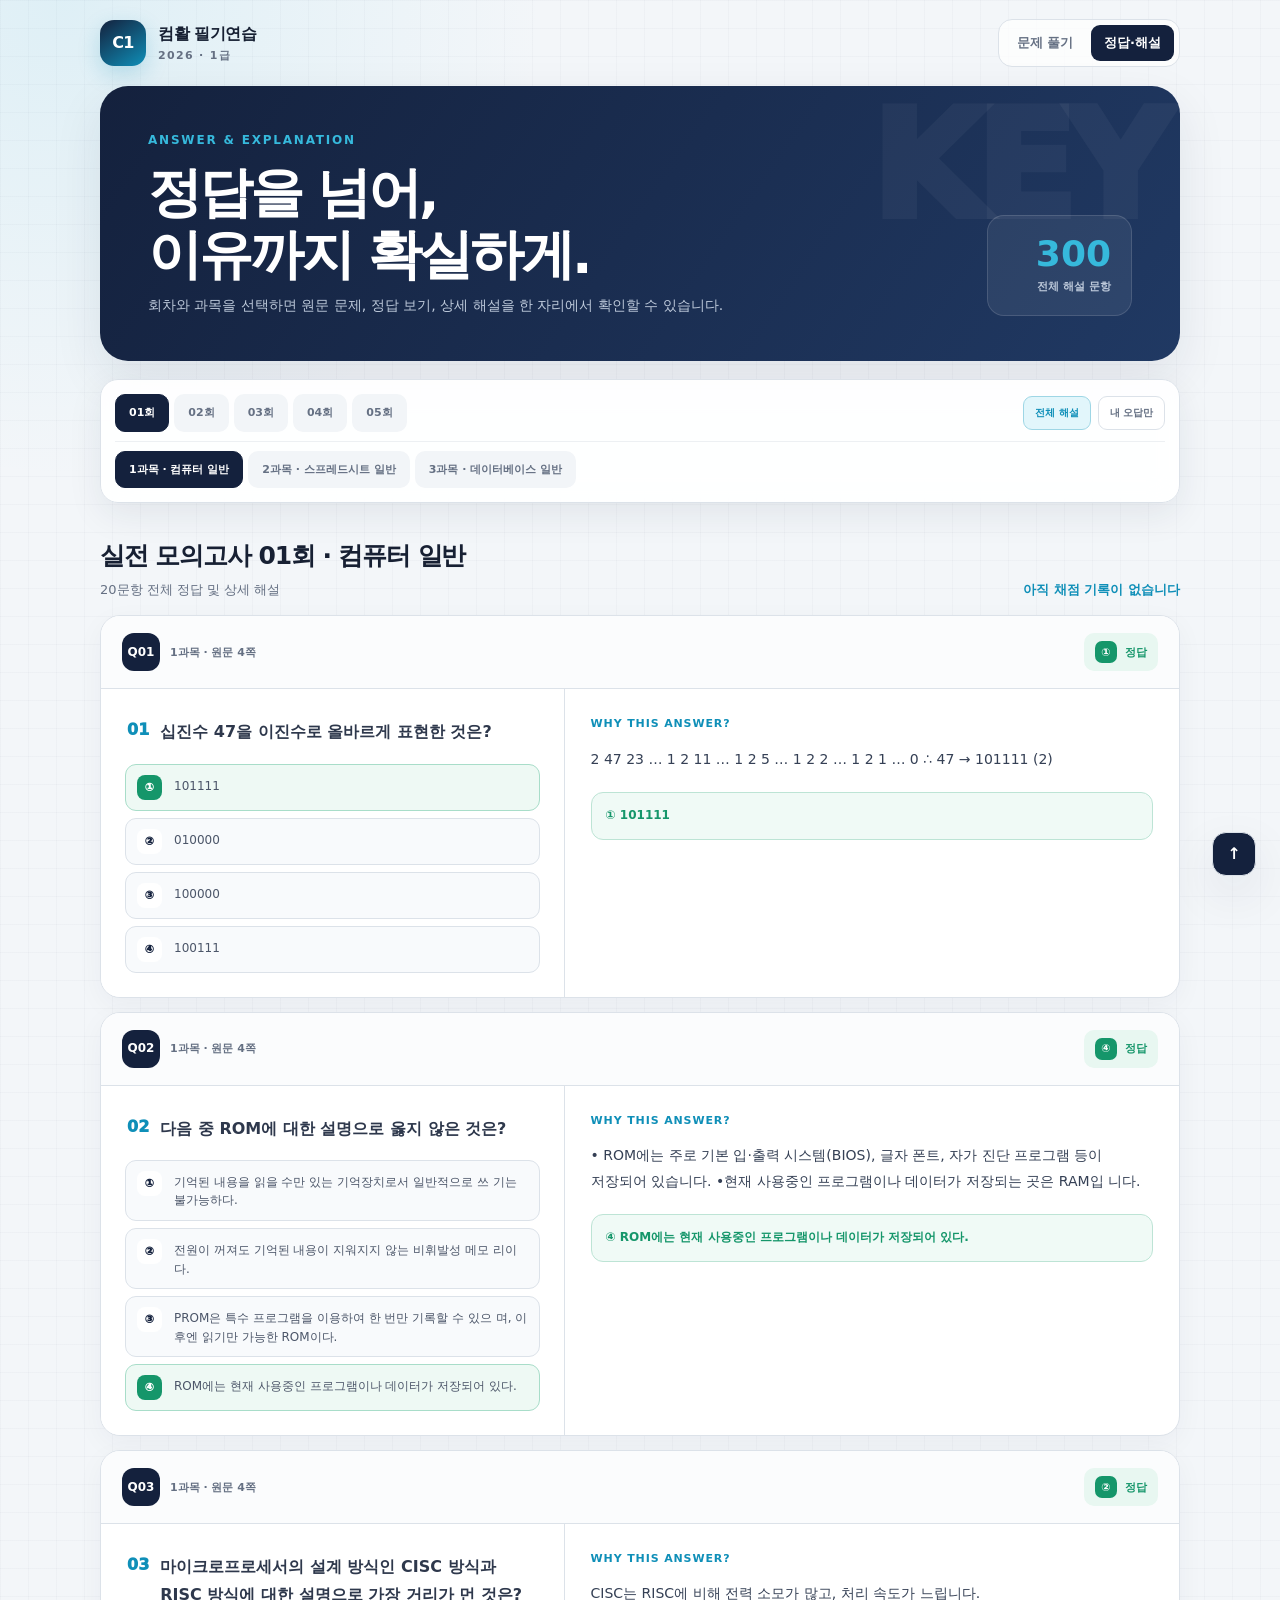
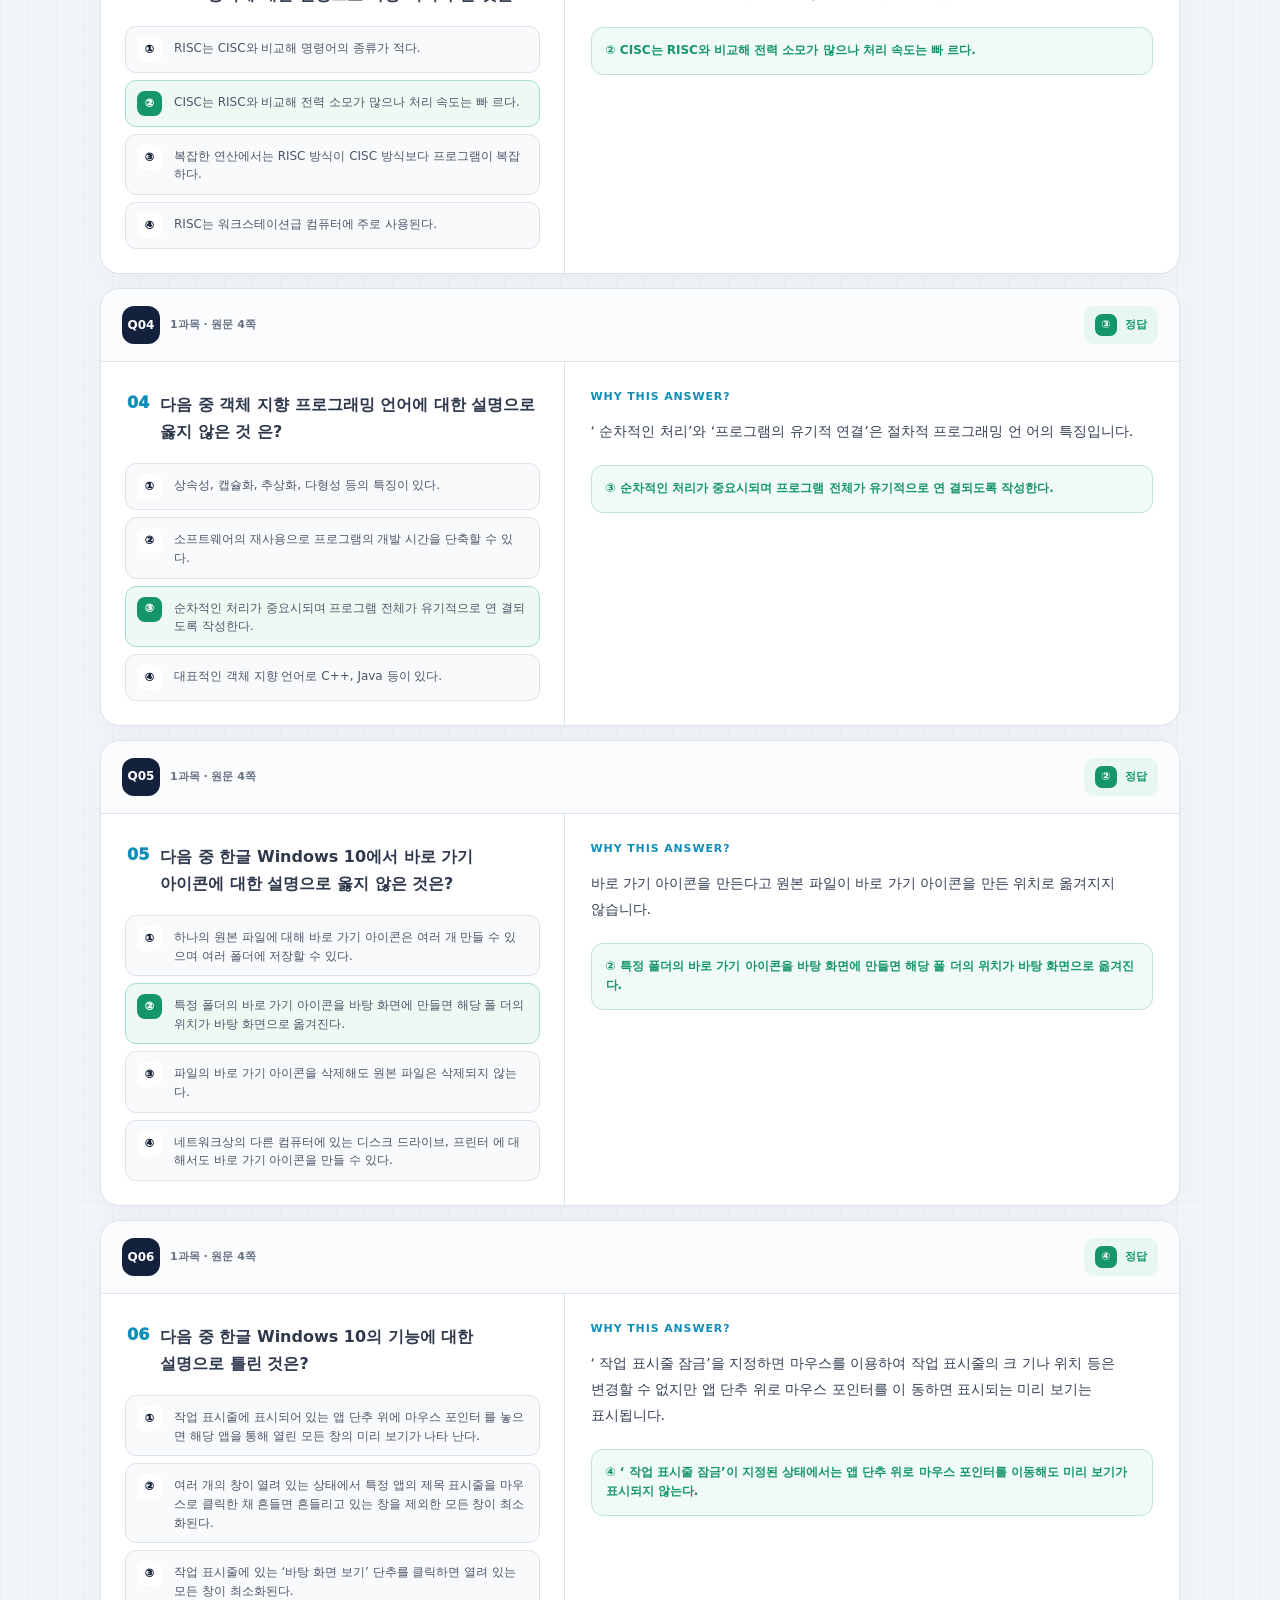
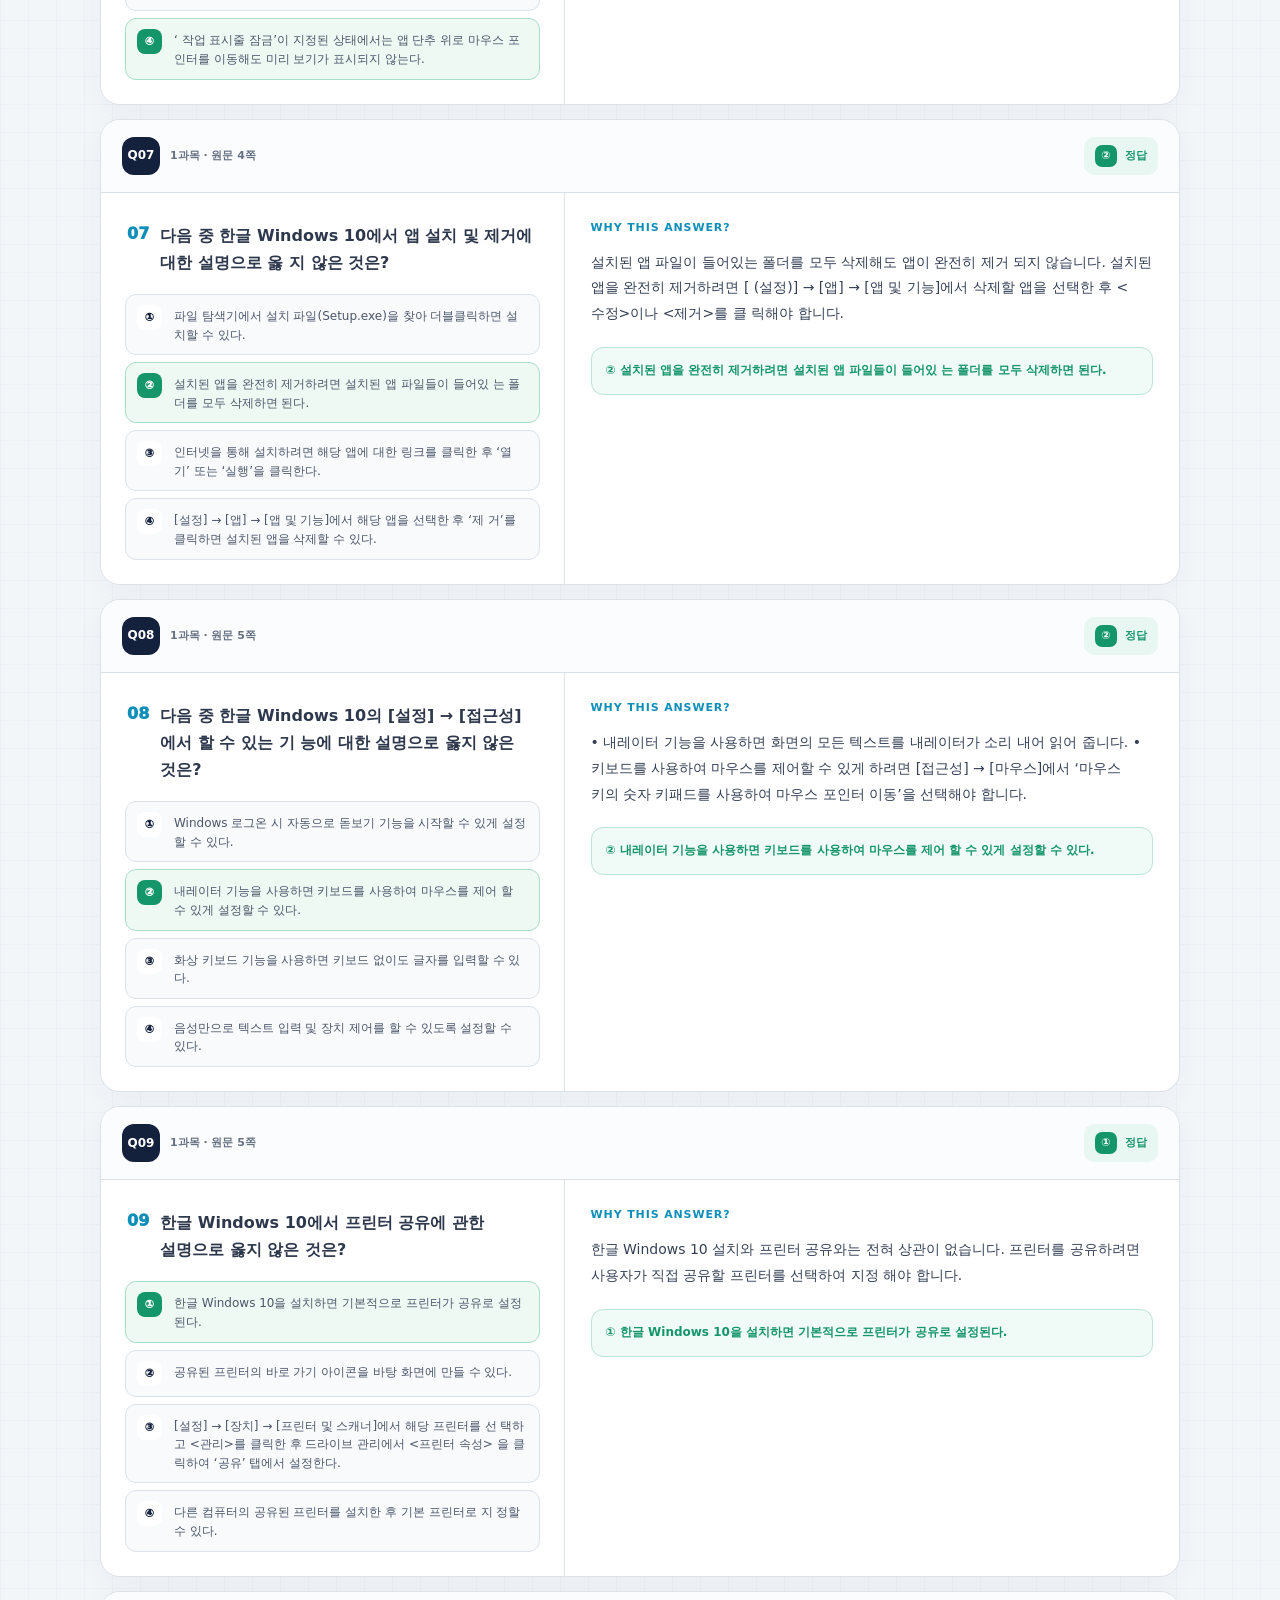
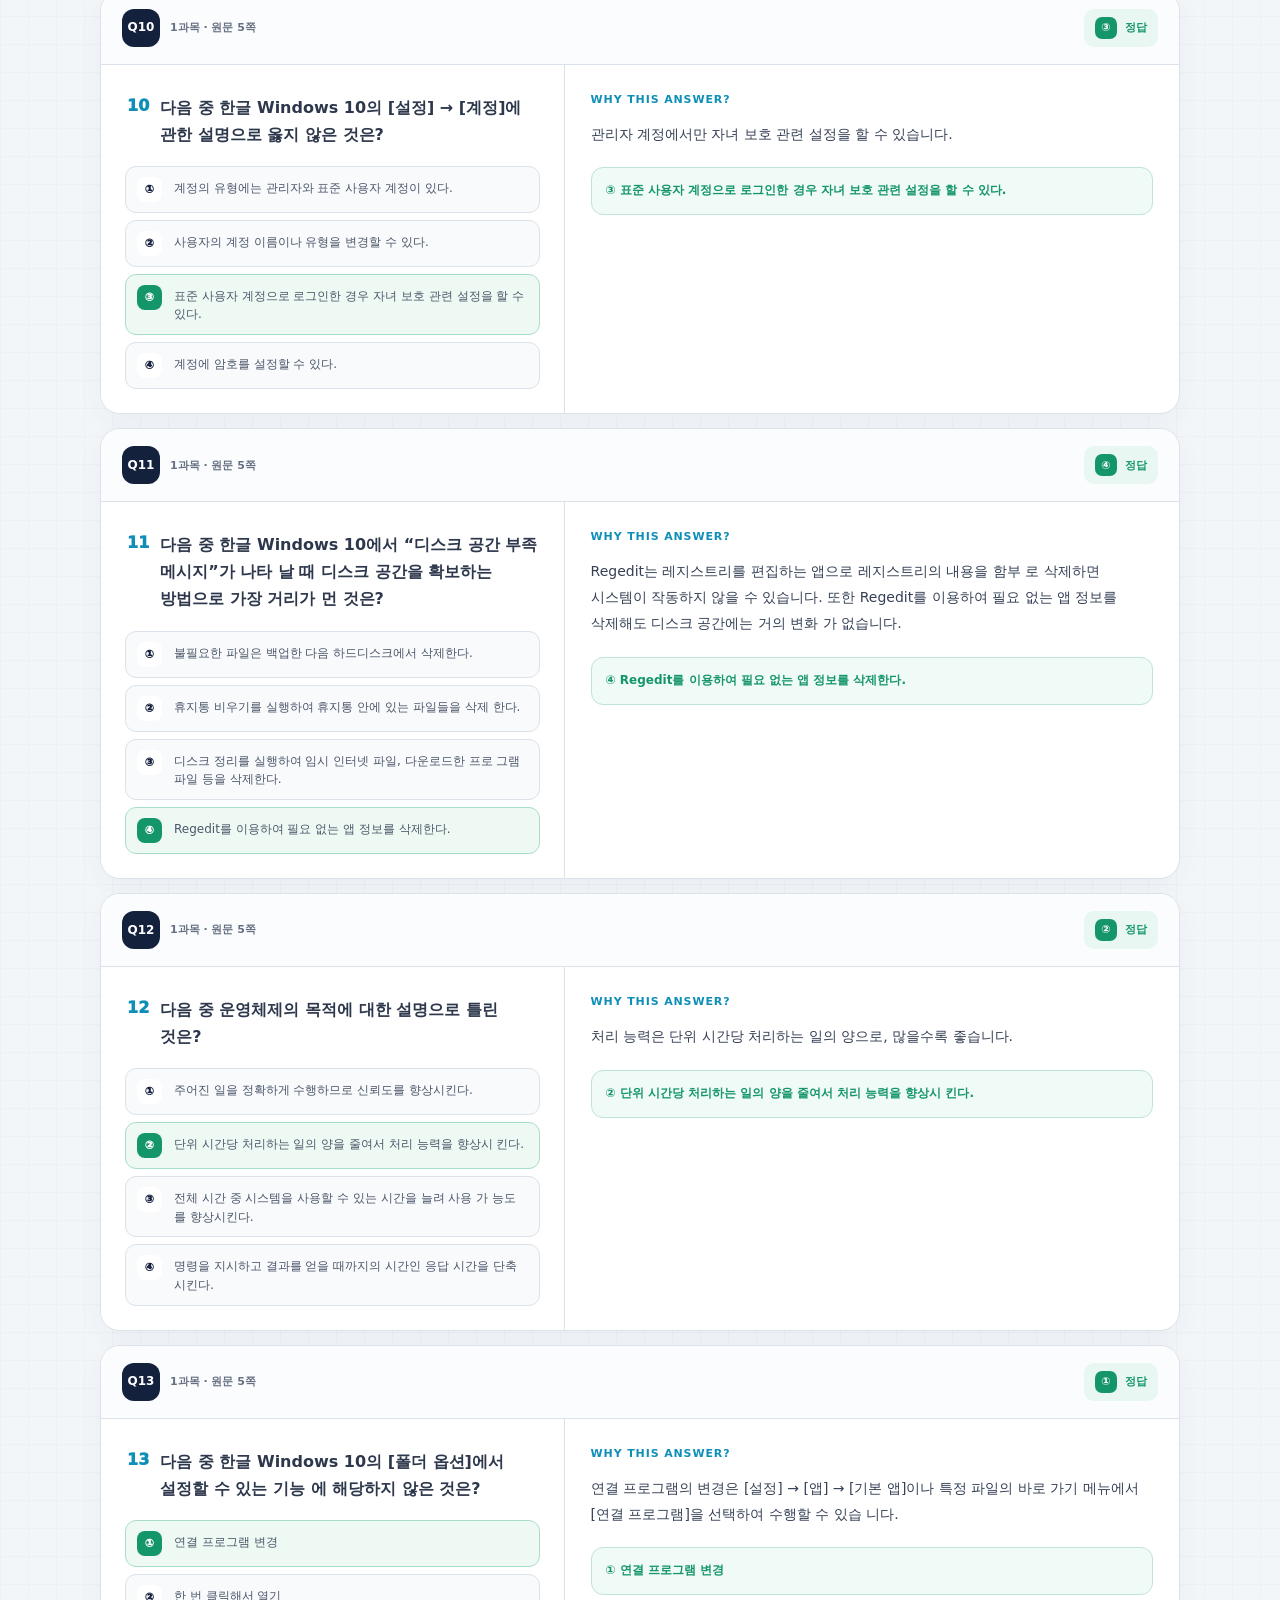
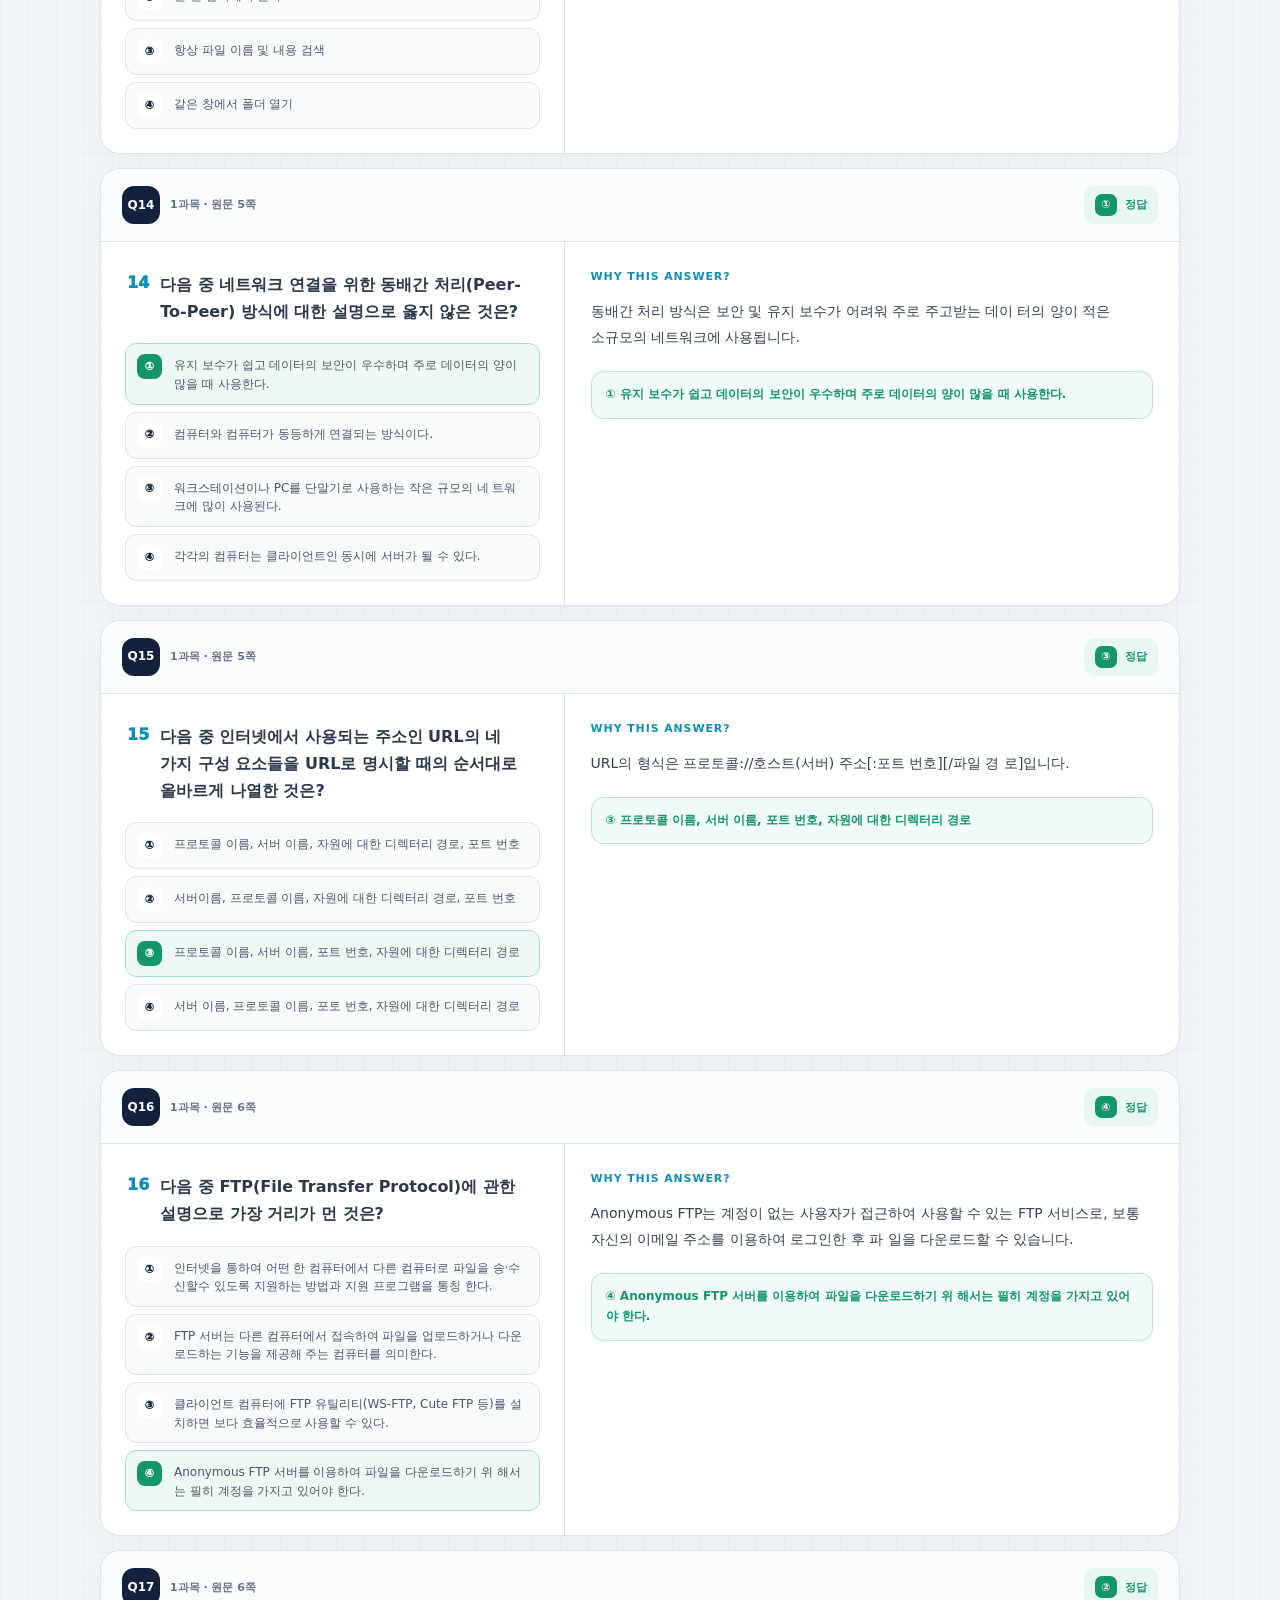
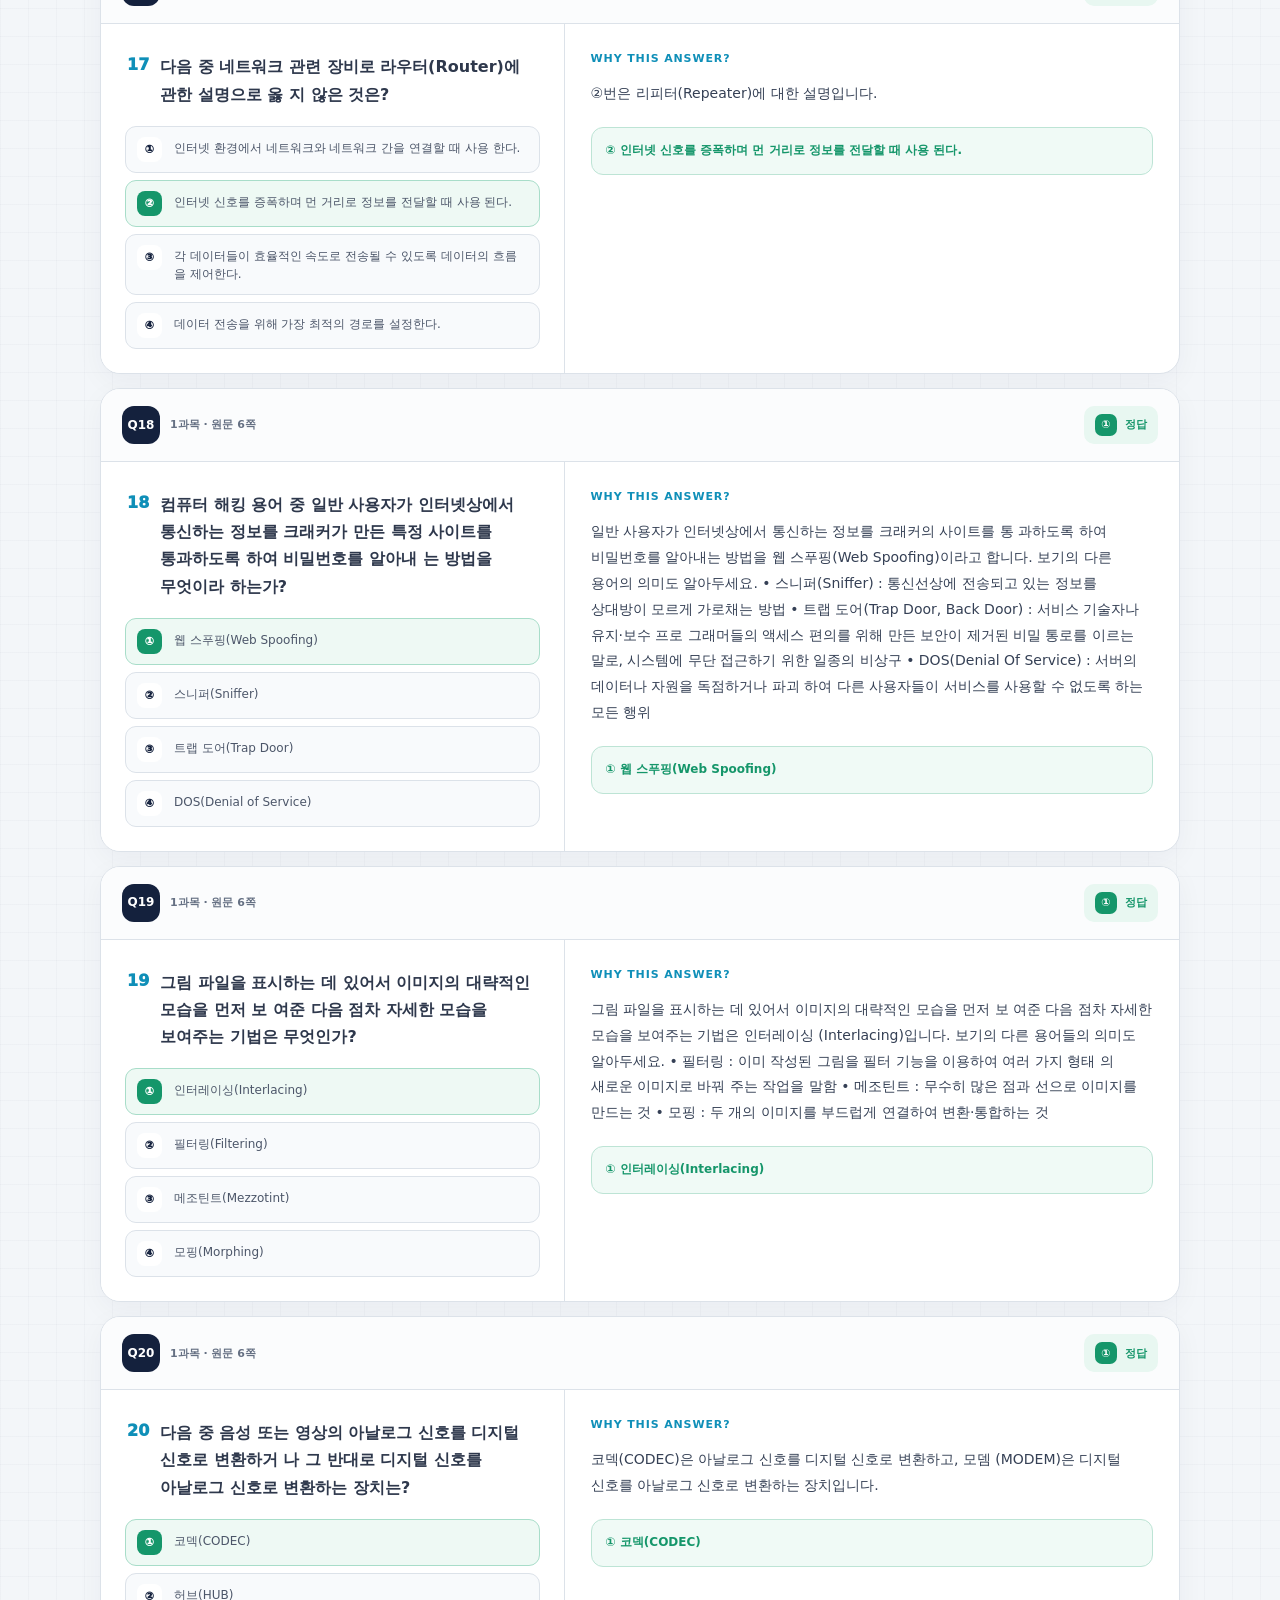
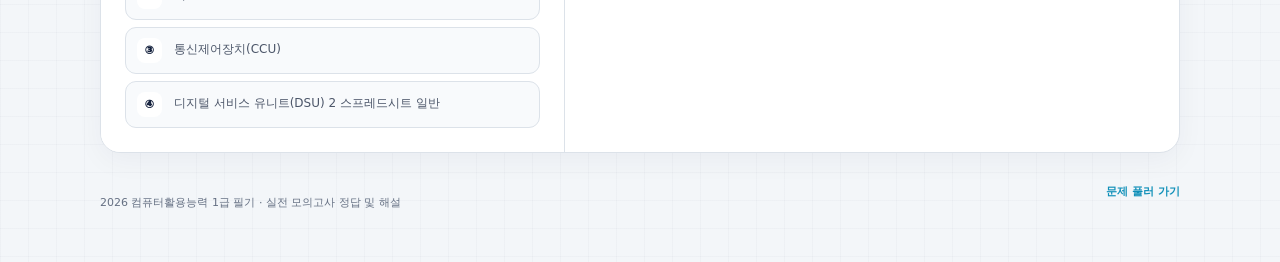
==== seojang/index.html @ 5ed86066 "Initial commit: 컴활 1급 필기 연습 사이트" ====
<!doctype html>
<html lang="ko">
<head>
  <meta charset="utf-8">
  <meta name="viewport" content="width=device-width, initial-scale=1">
  <meta name="theme-color" content="#14213d">
  <meta name="description" content="2026 컴퓨터활용능력 1급 필기 실전 모의고사 정답 및 상세 해설">
  <title>컴활 1급 필기 정답·해설</title>
  <link rel="stylesheet" href="../styles.css">
  <link rel="stylesheet" href="styles.css">
  <script src="../exam-data.js" defer></script>
  <script src="app.js" defer></script>
</head>
<body>
  <a class="skip-link" href="#main">본문으로 바로가기</a>
  <div class="site-shell solution-shell">
    <header class="site-header">
      <a class="brand" href="../" aria-label="컴활 1급 필기 실전연습 홈">
        <span class="brand-mark">C1</span>
        <span class="brand-copy"><strong>컴활 필기연습</strong><small>2026 · 1급</small></span>
      </a>
      <nav class="header-nav" aria-label="주요 메뉴">
        <a class="nav-link" href="../">문제 풀기</a>
        <a class="nav-link active" href="./">정답·해설</a>
      </nav>
    </header>

    <main id="main" tabindex="-1">
      <div id="solution-app" aria-live="polite">
        <section class="loading-state"><span class="loading-dot"></span><p>정답과 해설을 준비하고 있습니다.</p></section>
      </div>
    </main>

    <footer class="site-footer">
      <p>2026 컴퓨터활용능력 1급 필기 · 실전 모의고사 정답 및 해설</p>
      <a href="../">문제 풀러 가기</a>
    </footer>
  </div>
</body>
</html>
---- styles.css ----
:root {
  --navy: #14213d;
  --navy-2: #1c2d52;
  --blue: #0f8fb8;
  --blue-2: #36b9dc;
  --cyan-soft: #e2f6fb;
  --orange: #ff7a45;
  --green: #15966a;
  --red: #d74a55;
  --ink: #172033;
  --muted: #657083;
  --line: #dce2e9;
  --paper: #ffffff;
  --canvas: #f3f6f9;
  --shadow: 0 18px 50px rgba(20, 33, 61, .09);
  --radius: 22px;
}

* { box-sizing: border-box; }

html { scroll-behavior: smooth; }

body {
  margin: 0;
  min-width: 320px;
  min-height: 100vh;
  color: var(--ink);
  background:
    radial-gradient(circle at 5% 0%, rgba(54, 185, 220, .11), transparent 30rem),
    linear-gradient(rgba(20, 33, 61, .025) 1px, transparent 1px),
    linear-gradient(90deg, rgba(20, 33, 61, .025) 1px, transparent 1px),
    var(--canvas);
  background-size: auto, 28px 28px, 28px 28px, auto;
  font-family: Pretendard, "Noto Sans KR", "Apple SD Gothic Neo", system-ui, sans-serif;
  line-height: 1.55;
}

button, input, select { font: inherit; }
button, a { -webkit-tap-highlight-color: transparent; }
button { color: inherit; }
a { color: inherit; }

.skip-link {
  position: fixed;
  top: 10px;
  left: 10px;
  z-index: 1000;
  transform: translateY(-160%);
  padding: 10px 14px;
  border-radius: 10px;
  color: white;
  background: var(--navy);
}
.skip-link:focus { transform: translateY(0); }

.site-shell { width: min(1180px, calc(100% - 40px)); margin: 0 auto; }

.site-header {
  min-height: 86px;
  display: flex;
  align-items: center;
  justify-content: space-between;
  gap: 20px;
}

.brand { display: inline-flex; align-items: center; gap: 12px; text-decoration: none; }
.brand-mark {
  display: grid;
  width: 46px;
  height: 46px;
  place-items: center;
  border-radius: 14px;
  color: white;
  background: linear-gradient(145deg, var(--navy), var(--blue));
  box-shadow: 0 8px 22px rgba(15, 143, 184, .22);
  font-weight: 900;
  letter-spacing: -.04em;
}
.brand-copy { display: grid; }
.brand-copy strong { font-size: 16px; letter-spacing: -.03em; }
.brand-copy small { color: var(--muted); font-size: 11px; font-weight: 800; letter-spacing: .12em; }

.header-nav { display: flex; align-items: center; gap: 5px; padding: 5px; border: 1px solid var(--line); border-radius: 14px; background: rgba(255,255,255,.76); }
.nav-link { padding: 8px 13px; border-radius: 9px; color: var(--muted); font-size: 13px; font-weight: 800; text-decoration: none; }
.nav-link:hover, .nav-link.active { color: white; background: var(--navy); }

main { min-height: calc(100vh - 170px); }
.loading-state { min-height: 65vh; display: grid; place-content: center; justify-items: center; color: var(--muted); }
.loading-dot { width: 32px; height: 32px; border: 4px solid var(--line); border-top-color: var(--blue); border-radius: 50%; animation: spin .8s linear infinite; }
@keyframes spin { to { transform: rotate(360deg); } }

.hero {
  position: relative;
  overflow: hidden;
  display: grid;
  grid-template-columns: minmax(0, 1.45fr) minmax(260px, .55fr);
  gap: 46px;
  padding: 58px;
  border-radius: 30px;
  color: white;
  background: var(--navy);
  box-shadow: var(--shadow);
}
.hero::before {
  content: "60";
  position: absolute;
  right: -20px;
  bottom: -104px;
  color: rgba(255,255,255,.045);
  font-size: 300px;
  font-weight: 950;
  line-height: 1;
  letter-spacing: -.12em;
}
.hero::after {
  content: "";
  position: absolute;
  inset: 0;
  pointer-events: none;
  background: linear-gradient(115deg, transparent 42%, rgba(54,185,220,.13));
}
.hero-copy, .hero-stats { position: relative; z-index: 1; }
.eyebrow { margin: 0 0 12px; color: var(--blue-2); font-size: 12px; font-weight: 900; letter-spacing: .15em; text-transform: uppercase; }
.hero h1 { max-width: 720px; margin: 0; font-size: clamp(34px, 5vw, 62px); line-height: 1.13; letter-spacing: -.055em; }
.hero h1 span { color: var(--blue-2); }
.hero-description { max-width: 620px; margin: 20px 0 0; color: #bec9dc; font-size: 16px; }
.hero-stats { align-self: end; display: grid; grid-template-columns: 1fr 1fr; gap: 10px; }
.hero-stat { padding: 20px; border: 1px solid rgba(255,255,255,.12); border-radius: 17px; background: rgba(255,255,255,.07); backdrop-filter: blur(8px); }
.hero-stat strong { display: block; color: white; font-size: 31px; line-height: 1; letter-spacing: -.04em; }
.hero-stat span { display: block; margin-top: 8px; color: #aebcd1; font-size: 12px; font-weight: 700; }
.hero-rule { grid-column: 1 / -1; display: flex; gap: 10px; align-items: center; padding: 14px 16px; border-radius: 13px; color: #c7d6e8; background: rgba(0,0,0,.15); font-size: 12px; }
.rule-icon { display: grid; width: 28px; height: 28px; flex: 0 0 auto; place-items: center; border-radius: 9px; color: var(--navy); background: var(--blue-2); font-weight: 950; }

.section-block { margin-top: 42px; }
.section-heading { display: flex; justify-content: space-between; gap: 20px; align-items: end; margin-bottom: 18px; }
.section-heading h2 { margin: 0; font-size: 24px; letter-spacing: -.04em; }
.section-heading p { margin: 5px 0 0; color: var(--muted); font-size: 14px; }
.completion-summary { flex: 0 0 auto; color: var(--muted); font-size: 13px; font-weight: 800; }

.round-grid { display: grid; grid-template-columns: repeat(5, 1fr); gap: 14px; }
.round-card {
  position: relative;
  overflow: hidden;
  min-height: 225px;
  padding: 22px;
  border: 1px solid var(--line);
  border-radius: var(--radius);
  text-align: left;
  background: var(--paper);
  box-shadow: 0 8px 28px rgba(20,33,61,.045);
  cursor: pointer;
  transition: transform .2s ease, border-color .2s ease, box-shadow .2s ease;
}
.round-card:hover { transform: translateY(-5px); border-color: #a9dce9; box-shadow: var(--shadow); }
.round-card:focus-visible { outline: 3px solid rgba(15,143,184,.35); outline-offset: 3px; }
.round-index { color: var(--blue); font-size: 11px; font-weight: 950; letter-spacing: .15em; }
.round-number { display: block; margin-top: 18px; font-size: 48px; font-weight: 950; line-height: .95; letter-spacing: -.08em; }
.round-number small { font-size: 18px; letter-spacing: -.04em; }
.round-meta { display: block; margin-top: 12px; color: var(--muted); font-size: 12px; font-weight: 700; }
.round-progress { height: 6px; margin: 20px 0 10px; overflow: hidden; border-radius: 99px; background: #edf1f5; }
.round-progress span { display: block; height: 100%; border-radius: inherit; background: linear-gradient(90deg, var(--blue), var(--blue-2)); }
.round-state { display: flex; justify-content: space-between; align-items: center; color: var(--muted); font-size: 11px; font-weight: 800; }
.round-arrow { display: grid; width: 30px; height: 30px; place-items: center; border-radius: 10px; color: white; background: var(--navy); font-size: 16px; }
.round-watermark { position: absolute; right: -10px; top: -30px; color: rgba(15,143,184,.05); font-size: 125px; font-weight: 950; line-height: 1; }
.ox-bank-banner { display: grid; grid-template-columns: minmax(0,1.3fr) minmax(280px,.7fr); gap: 36px; align-items: center; margin-top: 38px; padding: 38px 42px; border-radius: 26px; color: white; background: linear-gradient(125deg, #203963, var(--navy)); box-shadow: var(--shadow); }
.ox-bank-kicker { color: var(--blue-2); font-size: 10px; font-weight: 950; letter-spacing: .15em; }
.ox-bank-copy h2 { margin: 8px 0 9px; font-size: clamp(25px, 3.5vw, 38px); line-height: 1.25; letter-spacing: -.045em; }
.ox-bank-copy p { margin: 0; color: #b9c7da; font-size: 12px; }
.ox-bank-stats { display: grid; gap: 7px; }
.ox-bank-stats > span { display: flex; align-items: center; gap: 9px; padding: 9px 12px; border: 1px solid rgba(255,255,255,.1); border-radius: 10px; color: #c3cee0; background: rgba(255,255,255,.06); font-size: 10px; font-weight: 800; }
.ox-bank-stats strong { color: var(--blue-2); font-size: 16px; }
.ox-bank-stats a { display: flex; justify-content: space-between; margin-top: 4px; padding: 12px 14px; border-radius: 11px; color: var(--navy); background: var(--blue-2); font-size: 12px; font-weight: 950; text-decoration: none; }

.back-button { display: inline-flex; align-items: center; gap: 8px; margin: 12px 0 22px; padding: 9px 12px; border: 0; border-radius: 10px; color: var(--muted); background: transparent; font-weight: 800; cursor: pointer; }
.back-button:hover { color: var(--navy); background: white; }

.round-hero { display: flex; justify-content: space-between; gap: 30px; align-items: end; padding: 35px 38px; border-radius: 25px; color: white; background: linear-gradient(125deg, var(--navy), #203963); box-shadow: var(--shadow); }
.round-hero h1 { margin: 3px 0 7px; font-size: clamp(30px, 4vw, 46px); letter-spacing: -.05em; }
.round-hero p { margin: 0; color: #bdc9da; }
.round-chip { flex: 0 0 auto; padding: 10px 14px; border: 1px solid rgba(255,255,255,.14); border-radius: 99px; color: #c9d5e6; background: rgba(255,255,255,.07); font-size: 12px; font-weight: 800; }

.subject-grid { display: grid; grid-template-columns: repeat(3, 1fr); gap: 18px; margin-top: 22px; }
.subject-card { position: relative; overflow: hidden; min-height: 280px; padding: 28px; border: 1px solid var(--line); border-radius: 23px; background: white; box-shadow: 0 10px 35px rgba(20,33,61,.05); }
.subject-card::after { content: attr(data-number); position: absolute; right: -7px; bottom: -38px; color: rgba(20,33,61,.045); font-size: 170px; font-weight: 950; line-height: 1; }
.subject-top { position: relative; z-index: 1; display: flex; justify-content: space-between; align-items: center; }
.subject-label { display: inline-flex; padding: 6px 10px; border-radius: 9px; color: var(--subject-color); background: var(--subject-soft); font-size: 11px; font-weight: 950; }
.subject-status { color: var(--muted); font-size: 11px; font-weight: 800; }
.subject-card h2 { position: relative; z-index: 1; margin: 38px 0 8px; font-size: 24px; letter-spacing: -.045em; }
.subject-card p { position: relative; z-index: 1; margin: 0; color: var(--muted); font-size: 13px; }
.subject-score { position: relative; z-index: 1; margin-top: 20px; color: var(--subject-color); font-size: 26px; font-weight: 950; }
.subject-action { position: absolute; z-index: 2; left: 28px; right: 28px; bottom: 27px; display: flex; justify-content: space-between; align-items: center; width: calc(100% - 56px); padding: 13px 16px; border: 0; border-radius: 13px; color: white; background: var(--navy); font-size: 13px; font-weight: 900; cursor: pointer; transition: transform .18s ease, background .18s ease; }
.subject-action:hover { transform: translateY(-2px); background: var(--subject-color); }

.exam-layout { display: grid; grid-template-columns: 230px minmax(0, 1fr); gap: 22px; align-items: start; }
.exam-sidebar { position: sticky; top: 18px; padding: 20px; border: 1px solid var(--line); border-radius: 20px; background: white; box-shadow: 0 8px 28px rgba(20,33,61,.05); }
.exam-kicker { color: var(--blue); font-size: 10px; font-weight: 950; letter-spacing: .12em; }
.exam-sidebar h1 { margin: 5px 0 3px; font-size: 18px; letter-spacing: -.04em; }
.exam-sidebar-sub { color: var(--muted); font-size: 11px; }
.timer { display: flex; align-items: center; justify-content: space-between; margin: 20px 0 14px; padding: 12px; border-radius: 12px; color: white; background: var(--navy); }
.timer span { color: #b6c3d8; font-size: 10px; font-weight: 800; }
.timer strong { font-variant-numeric: tabular-nums; letter-spacing: .04em; }
.timer.expired { background: var(--red); }
.question-map { display: grid; grid-template-columns: repeat(5, 1fr); gap: 6px; margin-top: 14px; }
.map-button { aspect-ratio: 1; border: 1px solid var(--line); border-radius: 9px; color: var(--muted); background: #f7f9fb; font-size: 11px; font-weight: 900; cursor: pointer; }
.map-button.answered { color: white; border-color: var(--blue); background: var(--blue); }
.map-button.current { outline: 3px solid rgba(15,143,184,.2); outline-offset: 2px; }
.map-button.correct { color: white; border-color: var(--green); background: var(--green); }
.map-button.wrong { color: white; border-color: var(--red); background: var(--red); }
.sidebar-progress { margin-top: 15px; }
.sidebar-progress-line { display: flex; justify-content: space-between; color: var(--muted); font-size: 10px; font-weight: 800; }
.mini-progress { height: 5px; margin-top: 7px; overflow: hidden; border-radius: 99px; background: #edf1f5; }
.mini-progress span { display: block; height: 100%; border-radius: inherit; background: var(--blue); }
.sidebar-link { display: block; margin-top: 16px; color: var(--blue); font-size: 11px; font-weight: 900; text-align: center; text-decoration: none; }

.exam-main { min-width: 0; }
.exam-toolbar { display: flex; justify-content: space-between; gap: 16px; align-items: center; margin-bottom: 12px; }
.breadcrumb { color: var(--muted); font-size: 12px; font-weight: 800; }
.breadcrumb strong { color: var(--navy); }
.toolbar-button { padding: 9px 12px; border: 1px solid var(--line); border-radius: 10px; color: var(--muted); background: white; font-size: 11px; font-weight: 900; cursor: pointer; }
.toolbar-button:hover { color: var(--navy); border-color: #b9c4d2; }

.question-card { overflow: hidden; border: 1px solid var(--line); border-radius: 23px; background: white; box-shadow: var(--shadow); }
.question-card-head { display: flex; justify-content: space-between; gap: 20px; align-items: center; padding: 22px 26px; border-bottom: 1px solid var(--line); }
.question-count { display: flex; align-items: baseline; gap: 7px; }
.question-count strong { color: var(--navy); font-size: 25px; letter-spacing: -.05em; }
.question-count span { color: var(--muted); font-size: 12px; font-weight: 800; }
.question-topic { padding: 6px 9px; border-radius: 8px; color: var(--blue); background: var(--cyan-soft); font-size: 10px; font-weight: 900; }
.question-source { margin: 0; padding: 25px 28px 12px; overflow-x: auto; text-align: center; background: #fff; }
.question-source img { display: block; width: 100%; height: auto; margin: 0 auto; object-fit: contain; }
.question-source figcaption { margin-top: 10px; color: #8791a2; font-size: 10px; }
.question-text-source { padding: 42px 34px; background: linear-gradient(180deg, #fff, #fbfdff); }
.question-text-source.has-visual { padding-bottom: 24px; }
.question-text-source.has-visual + .question-source { padding-top: 8px; }
.question-text-source h2 { display: flex; gap: 15px; align-items: flex-start; max-width: 820px; margin: 0; color: #202a3d; font-size: clamp(18px, 2.3vw, 25px); line-height: 1.72; letter-spacing: -.025em; word-break: keep-all; }
.question-original-number { flex: 0 0 auto; color: var(--blue); font-size: .92em; font-weight: 950; letter-spacing: -.04em; }
.image-fallback { padding: 30px; font-size: 18px; font-weight: 800; text-align: left; white-space: pre-line; }
.choice-panel { padding: 18px 26px 26px; border-top: 1px solid #eef1f4; }
.choice-guide { margin: 0 0 10px; color: var(--muted); font-size: 11px; font-weight: 800; }
.choices { display: grid; gap: 8px; }
.choice-button { display: grid; grid-template-columns: 36px minmax(0, 1fr); gap: 12px; align-items: start; width: 100%; padding: 12px 14px; border: 1px solid var(--line); border-radius: 13px; text-align: left; background: #f8fafc; cursor: pointer; transition: border-color .16s ease, background .16s ease, transform .16s ease; }
.choice-button:hover:not(:disabled) { transform: translateX(3px); border-color: var(--blue); background: var(--cyan-soft); }
.choice-button.selected { border-color: var(--blue); background: var(--cyan-soft); box-shadow: inset 3px 0 var(--blue); }
.choice-button.correct { border-color: var(--green); background: #e8f7f1; box-shadow: inset 3px 0 var(--green); }
.choice-button.wrong { border-color: var(--red); background: #fff0f1; box-shadow: inset 3px 0 var(--red); }
.choice-button:disabled { cursor: default; opacity: 1; }
.choice-index { display: grid; width: 30px; height: 30px; place-items: center; border-radius: 9px; color: var(--navy); background: white; font-size: 12px; font-weight: 950; box-shadow: 0 2px 7px rgba(20,33,61,.08); }
.choice-text { padding-top: 4px; color: #374156; font-size: 13px; line-height: 1.55; word-break: keep-all; }
.choices.compact { grid-template-columns: repeat(4, 1fr); }
.choices.compact .choice-button { display: grid; min-height: 68px; grid-template-columns: 1fr; place-items: center; padding: 10px; text-align: center; }
.choices.compact .choice-button:hover:not(:disabled) { transform: translateY(-2px); }
.choices.compact .choice-index { width: 42px; height: 42px; font-size: 16px; }
.review-note { display: flex; justify-content: space-between; gap: 12px; align-items: center; margin-top: 14px; padding: 12px 14px; border-radius: 12px; color: var(--muted); background: #f4f6f8; font-size: 11px; font-weight: 800; }
.review-note a { color: var(--blue); text-decoration: none; }

.exam-actions { display: grid; grid-template-columns: 1fr minmax(190px, 1.5fr) 1fr; gap: 10px; margin-top: 13px; }
.action-button { min-height: 50px; padding: 12px 16px; border: 1px solid var(--line); border-radius: 13px; background: white; font-size: 13px; font-weight: 900; cursor: pointer; }
.action-button:hover:not(:disabled) { border-color: var(--blue); color: var(--blue); }
.action-button:disabled { cursor: default; opacity: .38; }
.action-primary { color: white; border-color: var(--navy); background: var(--navy); }
.action-primary:hover:not(:disabled) { color: white; border-color: var(--blue); background: var(--blue); }
.action-submit { color: white; border-color: var(--orange); background: var(--orange); }

dialog { width: min(430px, calc(100% - 32px)); padding: 0; border: 0; border-radius: 22px; color: var(--ink); background: white; box-shadow: 0 30px 90px rgba(20,33,61,.3); }
dialog::backdrop { background: rgba(11,19,35,.62); backdrop-filter: blur(3px); }
.dialog-body { padding: 30px; }
.dialog-icon { display: grid; width: 46px; height: 46px; place-items: center; border-radius: 14px; color: white; background: var(--orange); font-weight: 950; }
.dialog-body h2 { margin: 18px 0 7px; font-size: 22px; letter-spacing: -.04em; }
.dialog-body p { margin: 0; color: var(--muted); font-size: 13px; }
.dialog-actions { display: grid; grid-template-columns: 1fr 1fr; gap: 9px; margin-top: 24px; }

.result-hero { display: grid; grid-template-columns: 260px minmax(0, 1fr); gap: 38px; align-items: center; padding: 40px; border-radius: 26px; color: white; background: var(--navy); box-shadow: var(--shadow); }
.score-ring { --score: 0; display: grid; width: 210px; height: 210px; place-items: center; border-radius: 50%; background: conic-gradient(var(--blue-2) calc(var(--score) * 1%), rgba(255,255,255,.1) 0); }
.score-ring::before { content: ""; grid-area: 1 / 1; width: 164px; height: 164px; border-radius: 50%; background: var(--navy); }
.score-value { z-index: 1; grid-area: 1 / 1; text-align: center; }
.score-value strong { display: block; font-size: 58px; line-height: 1; letter-spacing: -.07em; }
.score-value span { color: #aebbd0; font-size: 11px; font-weight: 800; }
.result-copy .eyebrow { margin-bottom: 6px; }
.result-copy h1 { margin: 0; font-size: clamp(30px, 4vw, 48px); letter-spacing: -.055em; }
.result-copy > p { margin: 10px 0 0; color: #bcc8da; }
.result-badges { display: flex; gap: 8px; flex-wrap: wrap; margin-top: 20px; }
.result-badge { padding: 8px 12px; border: 1px solid rgba(255,255,255,.13); border-radius: 99px; color: #d0d9e7; background: rgba(255,255,255,.06); font-size: 11px; font-weight: 850; }
.result-badge.pass { color: #b8f3dc; background: rgba(21,150,106,.2); }
.result-badge.fail { color: #ffd0d3; background: rgba(215,74,85,.2); }
.result-actions { display: flex; gap: 9px; flex-wrap: wrap; margin-top: 24px; }
.result-actions button, .result-actions a { padding: 12px 16px; border: 1px solid rgba(255,255,255,.15); border-radius: 12px; color: white; background: rgba(255,255,255,.08); font-size: 12px; font-weight: 900; text-decoration: none; cursor: pointer; }
.result-actions .bright { border-color: var(--blue-2); background: var(--blue); }

.review-section { margin-top: 26px; }
.review-grid { display: grid; grid-template-columns: repeat(2, 1fr); gap: 10px; }
.review-item { display: grid; grid-template-columns: 44px minmax(0, 1fr) auto; gap: 12px; align-items: center; padding: 15px; border: 1px solid var(--line); border-radius: 15px; background: white; }
.review-number { display: grid; width: 40px; height: 40px; place-items: center; border-radius: 12px; color: white; background: var(--green); font-size: 12px; font-weight: 950; }
.review-item.wrong .review-number { background: var(--red); }
.review-item.unanswered .review-number { background: #9ba4b1; }
.review-title { overflow: hidden; color: #3b4558; font-size: 12px; font-weight: 800; text-overflow: ellipsis; white-space: nowrap; }
.review-answer { margin-top: 3px; color: var(--muted); font-size: 10px; }
.review-open { padding: 8px 10px; border: 1px solid var(--line); border-radius: 9px; color: var(--navy); background: #f7f9fb; font-size: 10px; font-weight: 900; cursor: pointer; }

.site-footer { display: flex; justify-content: space-between; gap: 20px; padding: 30px 0 40px; color: var(--muted); font-size: 11px; }
.site-footer a { color: var(--blue); font-weight: 900; text-decoration: none; }

@media (max-width: 1000px) {
  .round-grid { grid-template-columns: repeat(3, 1fr); }
  .hero { grid-template-columns: 1fr; }
  .hero-stats { max-width: 500px; }
  .ox-bank-banner { grid-template-columns: 1fr; }
}

@media (max-width: 820px) {
  .site-shell { width: min(100% - 24px, 720px); }
  .hero { padding: 38px 30px; }
  .subject-grid { grid-template-columns: 1fr; }
  .subject-card { min-height: 230px; }
  .exam-layout { grid-template-columns: 1fr; }
  .exam-sidebar { position: static; }
  .question-map { grid-template-columns: repeat(10, 1fr); }
  .result-hero { grid-template-columns: 1fr; }
  .score-ring { width: 180px; height: 180px; }
  .score-ring::before { width: 140px; height: 140px; }
  .review-grid { grid-template-columns: 1fr; }
}

@media (max-width: 620px) {
  .site-header { min-height: 74px; }
  .brand-copy { display: none; }
  .nav-link { padding: 8px 9px; font-size: 12px; }
  .hero { padding: 32px 23px; border-radius: 23px; }
  .hero-description { font-size: 14px; }
  .round-grid { grid-template-columns: 1fr 1fr; }
  .round-card { min-height: 190px; padding: 18px; }
  .round-hero { display: block; padding: 27px 23px; }
  .round-chip { display: inline-flex; margin-top: 18px; }
  .section-heading { display: block; }
  .completion-summary { display: block; margin-top: 8px; }
  .ox-bank-banner { padding: 28px 23px; }
  .question-map { grid-template-columns: repeat(5, 1fr); }
  .exam-toolbar { align-items: flex-start; }
  .question-card-head { padding: 17px 18px; }
  .question-source { padding: 15px 10px 8px; }
  .question-text-source { padding: 28px 20px; }
  .question-text-source h2 { gap: 10px; font-size: 18px; line-height: 1.65; }
  .choice-panel { padding: 14px; }
  .choice-button { grid-template-columns: 32px minmax(0, 1fr); padding: 11px; }
  .choice-text { font-size: 12px; }
  .exam-actions { grid-template-columns: 1fr 1fr; }
  .exam-actions .action-submit { grid-column: 1 / -1; grid-row: 1; }
  .result-hero { padding: 28px 22px; }
  .site-footer { display: block; }
}

@media (prefers-reduced-motion: reduce) {
  *, *::before, *::after { scroll-behavior: auto !important; animation-duration: .01ms !important; transition-duration: .01ms !important; }
}
---- seojang/styles.css ----
.solution-shell { width: min(1080px, calc(100% - 40px)); }

.solution-hero {
  position: relative;
  overflow: hidden;
  display: grid;
  grid-template-columns: minmax(0, 1fr) auto;
  gap: 30px;
  align-items: end;
  padding: 45px 48px;
  border-radius: 28px;
  color: white;
  background: linear-gradient(125deg, var(--navy), #203963);
  box-shadow: var(--shadow);
}
.solution-hero::after {
  content: "KEY";
  position: absolute;
  right: 20px;
  top: -35px;
  color: rgba(255,255,255,.045);
  font-size: 150px;
  font-weight: 950;
  letter-spacing: -.08em;
}
.solution-hero > * { position: relative; z-index: 1; }
.solution-hero h1 { margin: 3px 0 9px; font-size: clamp(33px, 5vw, 54px); line-height: 1.15; letter-spacing: -.055em; }
.solution-hero p:not(.eyebrow) { max-width: 620px; margin: 0; color: #bdc9da; font-size: 14px; }
.solution-count { min-width: 145px; padding: 20px; border: 1px solid rgba(255,255,255,.13); border-radius: 17px; text-align: right; background: rgba(255,255,255,.07); }
.solution-count strong { display: block; color: var(--blue-2); font-size: 36px; line-height: 1; }
.solution-count span { display: block; margin-top: 6px; color: #bdc9da; font-size: 11px; font-weight: 800; }

.solution-toolbar {
  position: sticky;
  top: 10px;
  z-index: 20;
  margin-top: 18px;
  padding: 14px;
  border: 1px solid var(--line);
  border-radius: 18px;
  background: rgba(255,255,255,.92);
  box-shadow: 0 12px 35px rgba(20,33,61,.08);
  backdrop-filter: blur(14px);
}
.toolbar-row { display: flex; justify-content: space-between; gap: 14px; align-items: center; }
.segmented { display: flex; gap: 5px; flex-wrap: wrap; }
.segment-button { padding: 9px 13px; border: 1px solid transparent; border-radius: 10px; color: var(--muted); background: #f2f5f8; font-size: 11px; font-weight: 900; cursor: pointer; }
.segment-button:hover { color: var(--navy); border-color: #cbd5df; }
.segment-button.active { color: white; border-color: var(--navy); background: var(--navy); }
.subject-row { margin-top: 9px; padding-top: 9px; border-top: 1px solid #edf0f3; }
.filter-controls { display: flex; gap: 7px; align-items: center; }
.filter-button { padding: 8px 11px; border: 1px solid var(--line); border-radius: 9px; color: var(--muted); background: white; font-size: 10px; font-weight: 900; cursor: pointer; }
.filter-button.active { color: var(--blue); border-color: #9ed6e5; background: var(--cyan-soft); }

.solution-summary { display: flex; justify-content: space-between; gap: 20px; align-items: end; margin: 34px 0 15px; }
.solution-summary h2 { margin: 0; font-size: 25px; letter-spacing: -.045em; }
.solution-summary p { margin: 5px 0 0; color: var(--muted); font-size: 13px; }
.summary-score { color: var(--blue); font-size: 13px; font-weight: 900; }

.answer-list { display: grid; gap: 14px; }
.answer-card { scroll-margin-top: 155px; overflow: hidden; border: 1px solid var(--line); border-radius: 20px; background: white; box-shadow: 0 8px 28px rgba(20,33,61,.045); }
.answer-card:target, .answer-card.highlight { border-color: var(--blue); box-shadow: 0 0 0 4px rgba(15,143,184,.12), var(--shadow); }
.answer-head { display: flex; justify-content: space-between; gap: 18px; align-items: center; padding: 17px 21px; border-bottom: 1px solid var(--line); background: #fbfcfd; }
.answer-number { display: flex; align-items: center; gap: 10px; }
.answer-number strong { display: grid; width: 38px; height: 38px; place-items: center; border-radius: 12px; color: white; background: var(--navy); font-size: 12px; }
.answer-number span { color: var(--muted); font-size: 11px; font-weight: 800; }
.correct-pill { display: inline-flex; align-items: center; gap: 8px; padding: 8px 11px; border-radius: 10px; color: var(--green); background: #e8f7f1; font-size: 11px; font-weight: 950; }
.correct-pill b { display: grid; width: 22px; height: 22px; place-items: center; border-radius: 7px; color: white; background: var(--green); }
.answer-content { display: grid; grid-template-columns: minmax(0, .86fr) minmax(290px, 1.14fr); }
.answer-question { padding: 24px; border-right: 1px solid var(--line); background: #fff; }
.answer-question img { display: block; width: 100%; height: auto; margin: 0 auto; object-fit: contain; }
.source-caption { margin-top: 9px; color: #8791a2; font-size: 10px; text-align: center; }
.source-caption + .answer-options { margin-top: 14px; }
.answer-stem { display: flex; gap: 11px; align-items: flex-start; padding: 5px 2px 18px; }
.answer-stem > span { flex: 0 0 auto; color: var(--blue); font-size: 16px; font-weight: 950; }
.answer-stem > p { margin: 0; color: #2e384c; font-size: 16px; font-weight: 850; line-height: 1.7; word-break: keep-all; }
.answer-options { display: grid; gap: 7px; margin: 0; padding: 0; list-style: none; }
.answer-options li { display: grid; grid-template-columns: 28px minmax(0, 1fr); gap: 9px; padding: 10px 11px; border: 1px solid var(--line); border-radius: 11px; background: #f8fafc; }
.answer-options li > span { display: grid; width: 25px; height: 25px; place-items: center; border-radius: 8px; color: var(--navy); background: white; font-size: 11px; font-weight: 950; }
.answer-options li > p { margin: 2px 0 0; color: #4c5669; font-size: 12px; line-height: 1.55; }
.answer-options li.correct { border-color: #a8ddc9; background: #eef9f4; }
.answer-options li.correct > span { color: white; background: var(--green); }
.answer-explanation { padding: 26px; }
.answer-explanation h3 { margin: 0 0 14px; color: var(--blue); font-size: 11px; letter-spacing: .08em; text-transform: uppercase; }
.answer-explanation p { margin: 0; color: #354055; font-size: 14px; line-height: 1.85; word-break: keep-all; }
.correct-option { margin-top: 20px; padding: 13px 14px; border: 1px solid #bde4d5; border-radius: 12px; color: #25634f; background: #f0faf6; font-size: 12px; line-height: 1.65; }
.correct-option strong { color: var(--green); }

.empty-solutions { padding: 50px 25px; border: 1px dashed #bfc8d4; border-radius: 20px; color: var(--muted); background: white; text-align: center; }
.empty-solutions strong { display: block; margin-bottom: 6px; color: var(--navy); font-size: 18px; }

.back-to-top { position: fixed; right: 24px; bottom: 24px; display: grid; width: 44px; height: 44px; place-items: center; border: 1px solid var(--line); border-radius: 14px; color: white; background: var(--navy); box-shadow: var(--shadow); text-decoration: none; font-weight: 900; }

@media (max-width: 780px) {
  .solution-shell { width: min(100% - 24px, 700px); }
  .solution-hero { grid-template-columns: 1fr; padding: 34px 28px; }
  .solution-count { display: none; }
  .solution-toolbar { position: static; }
  .toolbar-row { display: block; }
  .filter-controls { margin-top: 10px; }
  .answer-content { grid-template-columns: 1fr; }
  .answer-question { border-right: 0; border-bottom: 1px solid var(--line); }
  .solution-summary { display: block; }
  .summary-score { display: block; margin-top: 8px; }
}

@media (max-width: 520px) {
  .solution-hero { padding: 29px 22px; }
  .solution-toolbar { padding: 10px; }
  .segment-button { padding: 8px 10px; }
  .answer-head { align-items: flex-start; padding: 14px; }
  .answer-question, .answer-explanation { padding: 17px; }
  .answer-explanation p { font-size: 13px; }
  .back-to-top { right: 14px; bottom: 14px; }
}
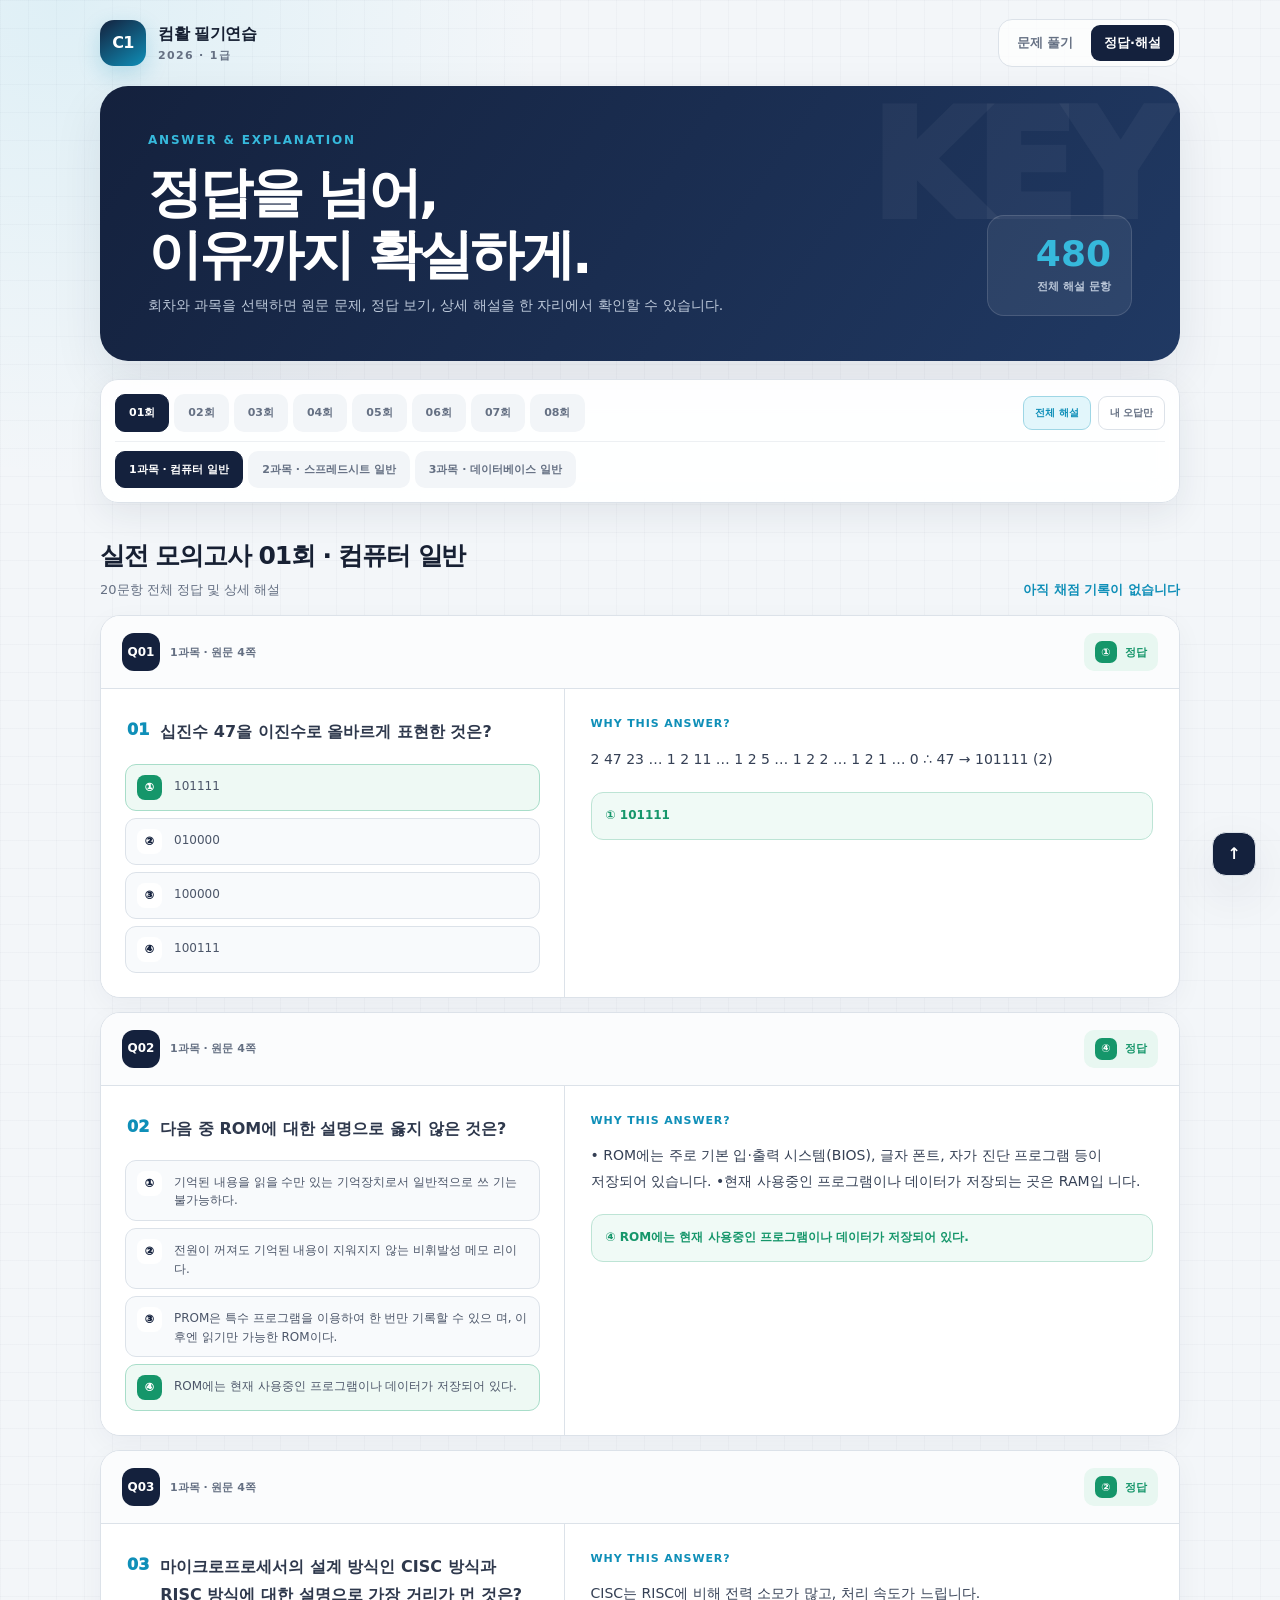
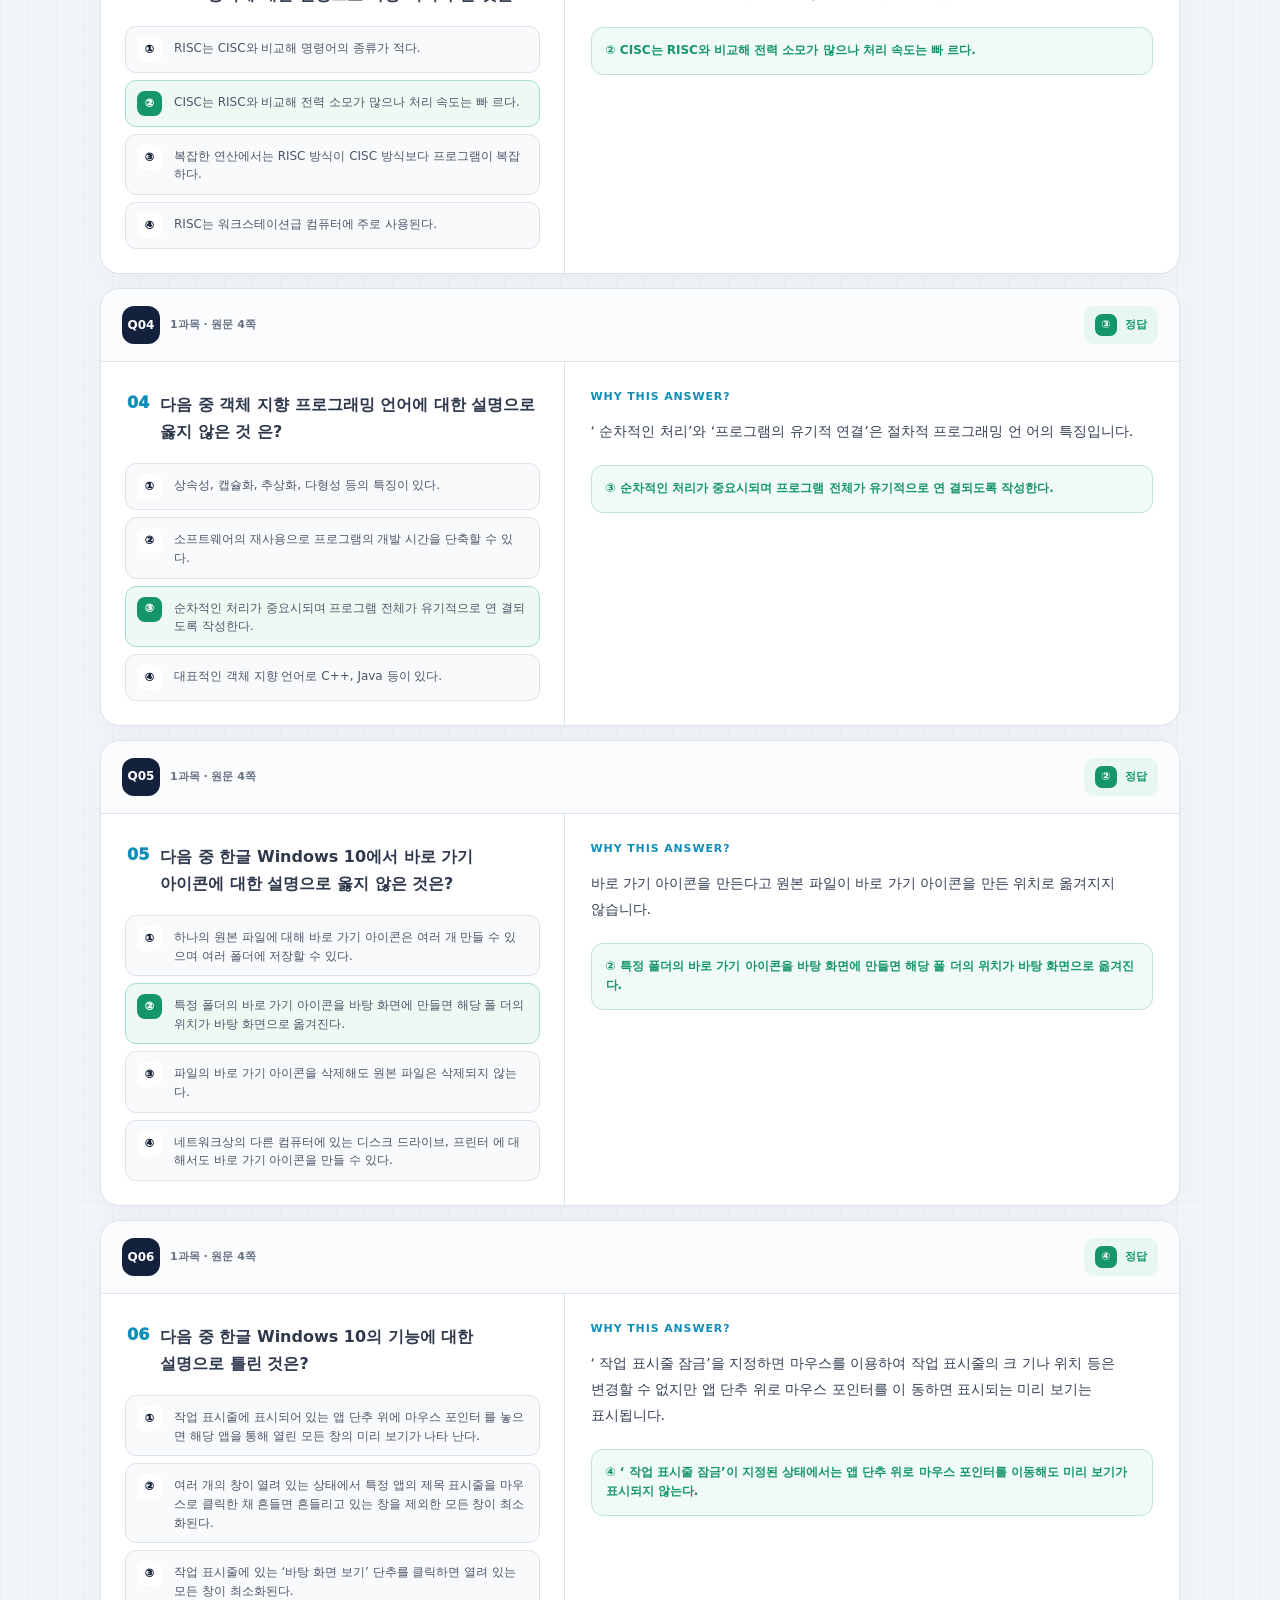
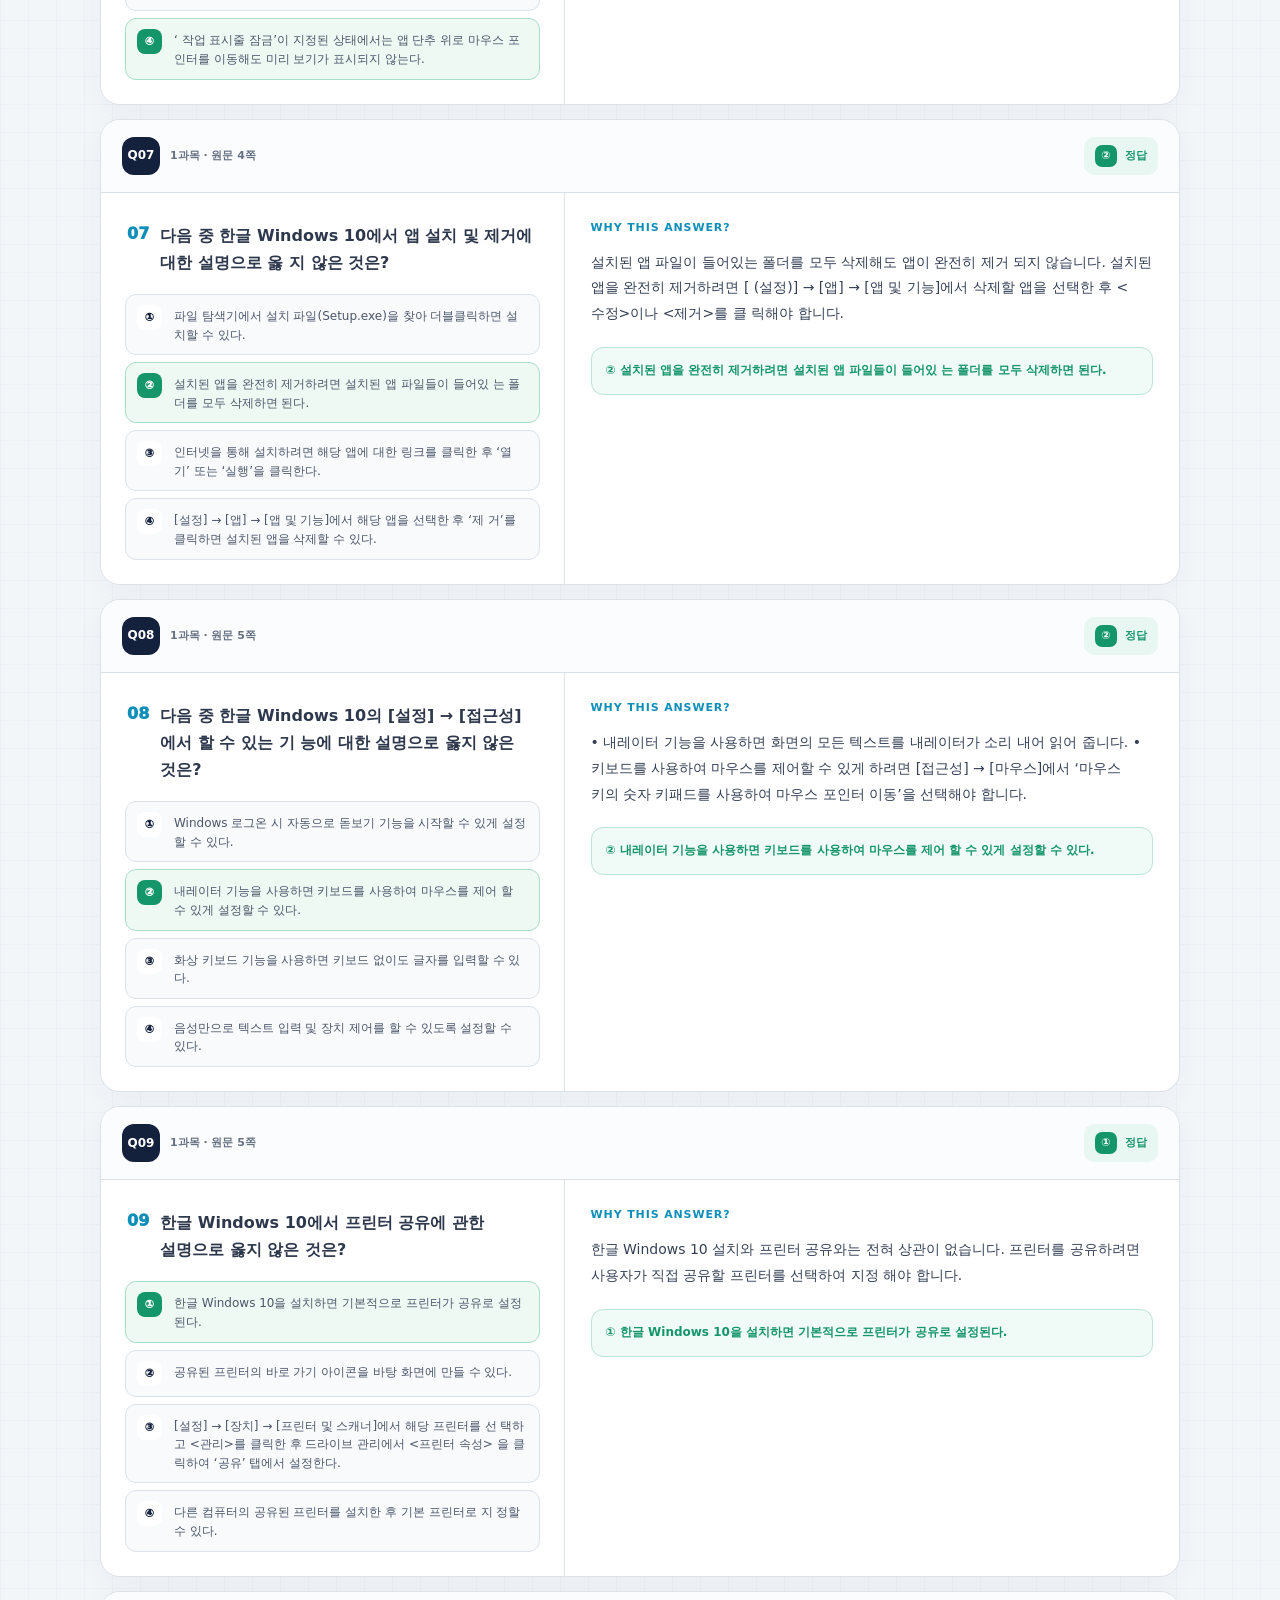
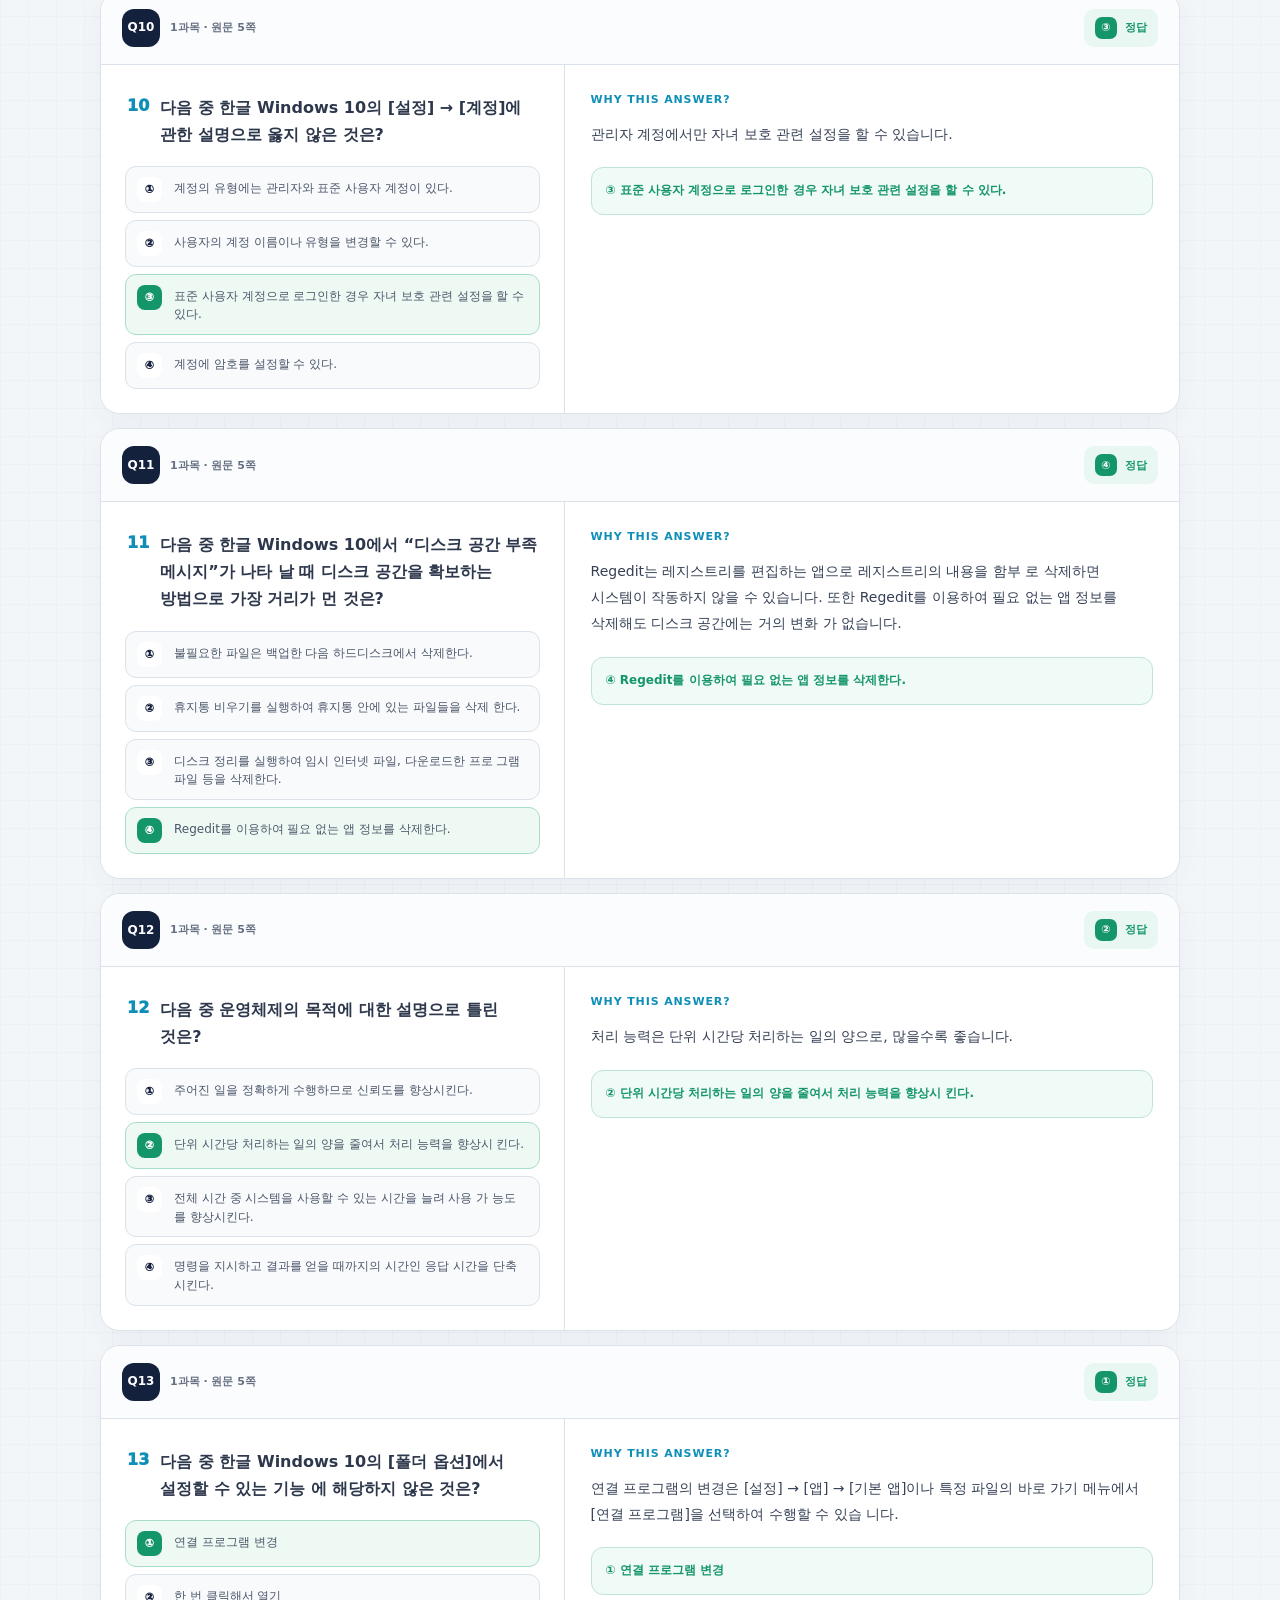
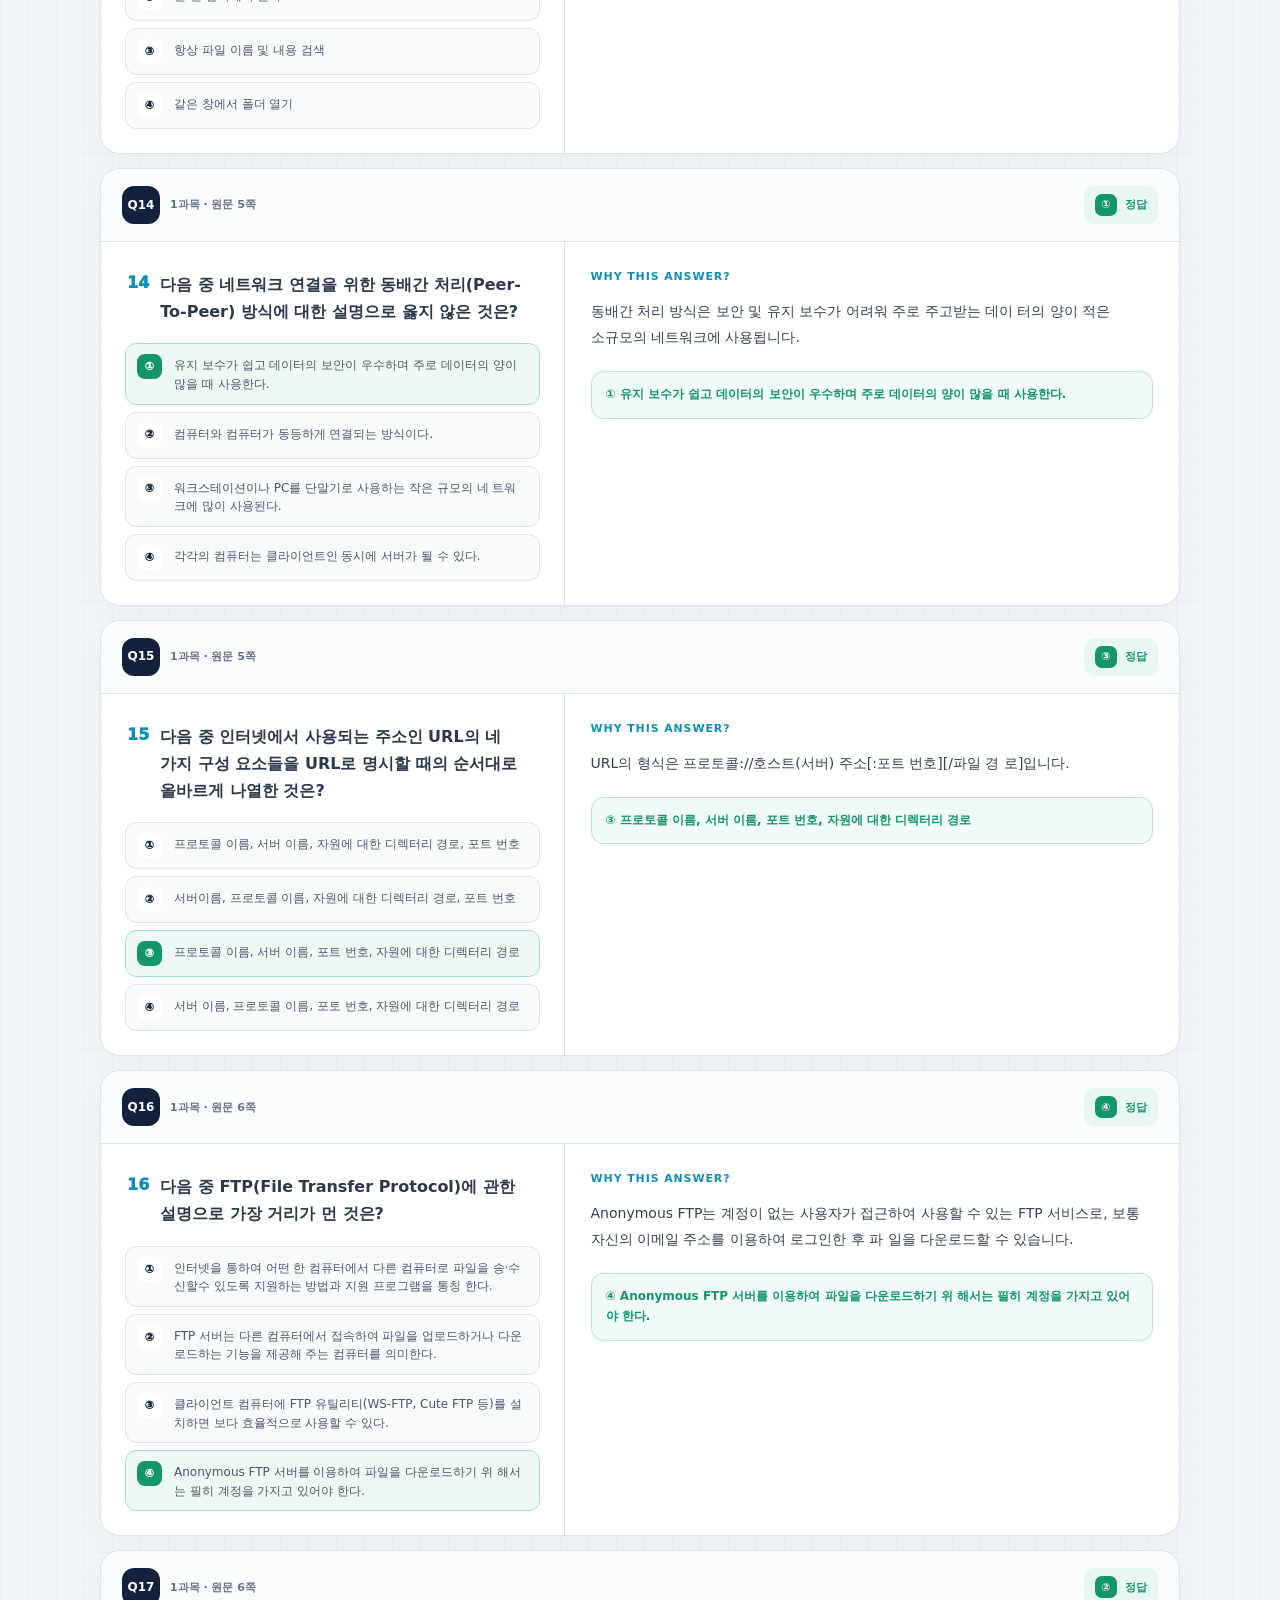
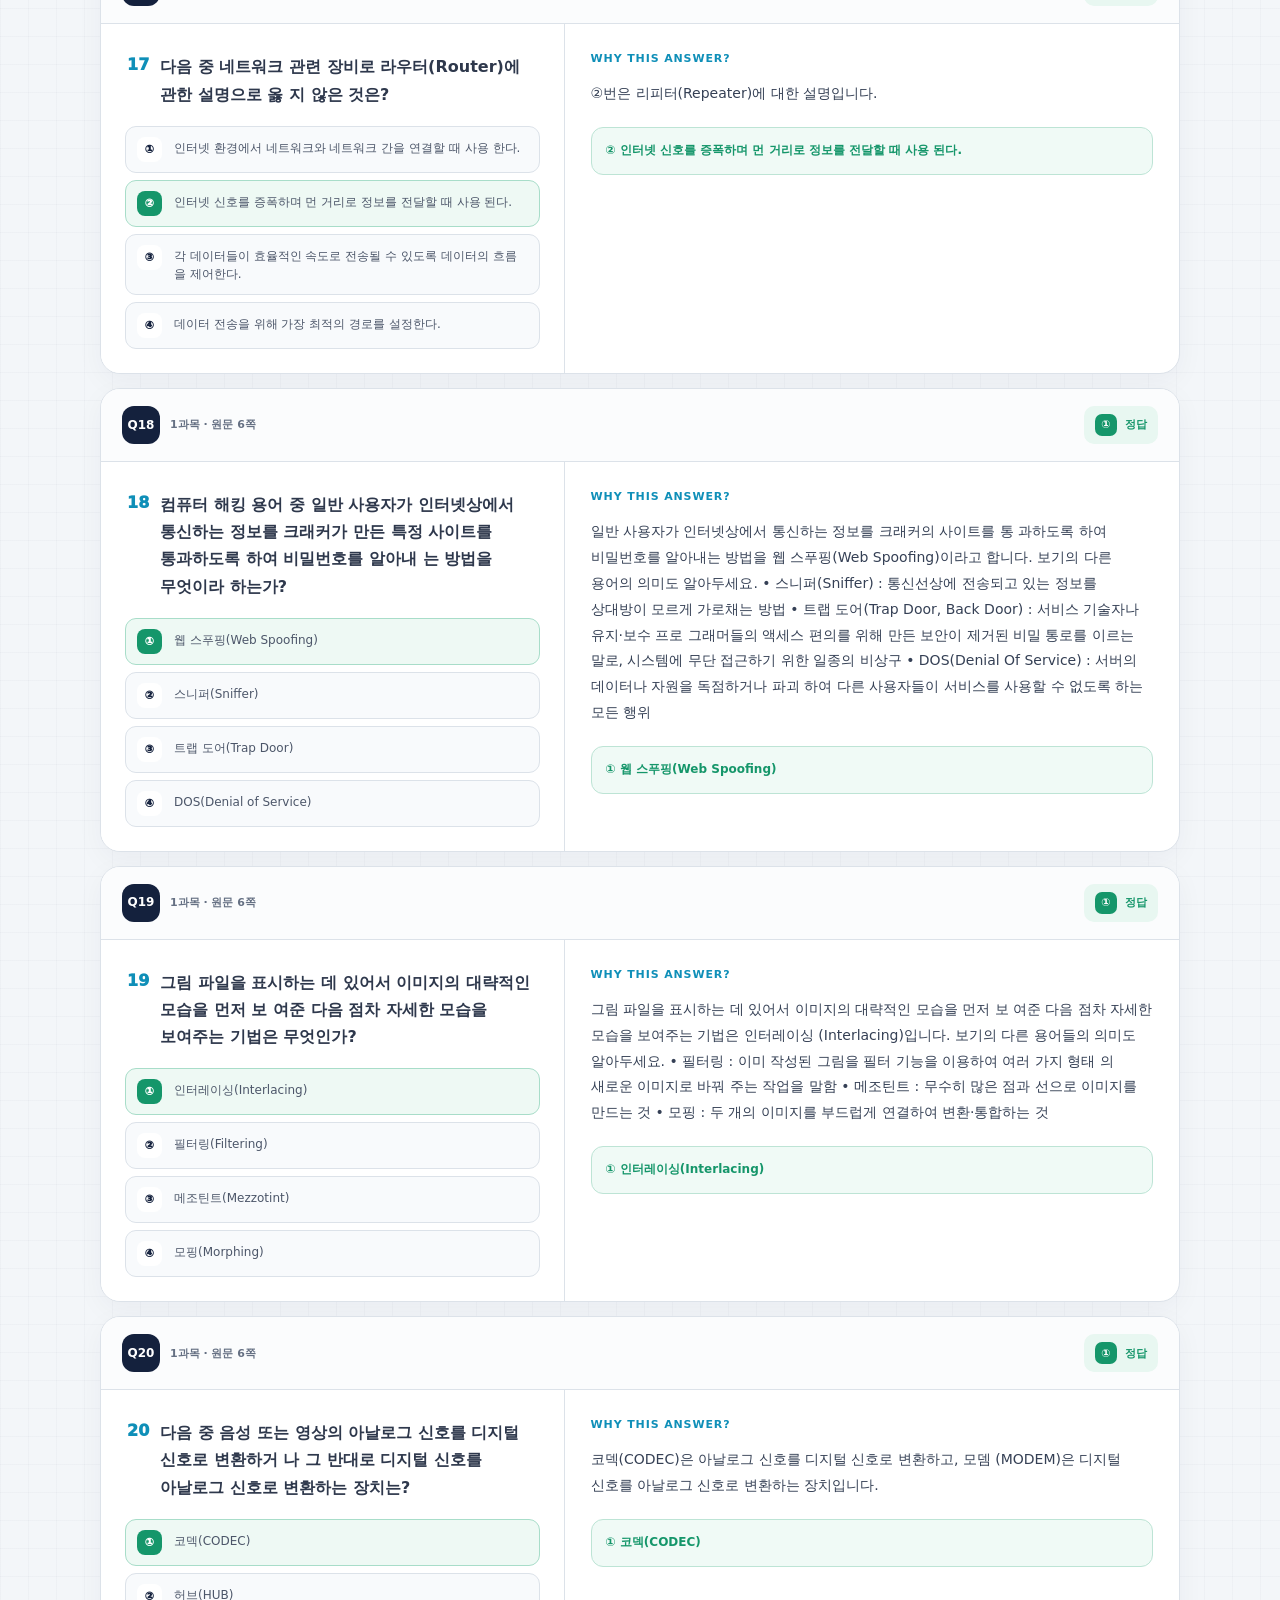
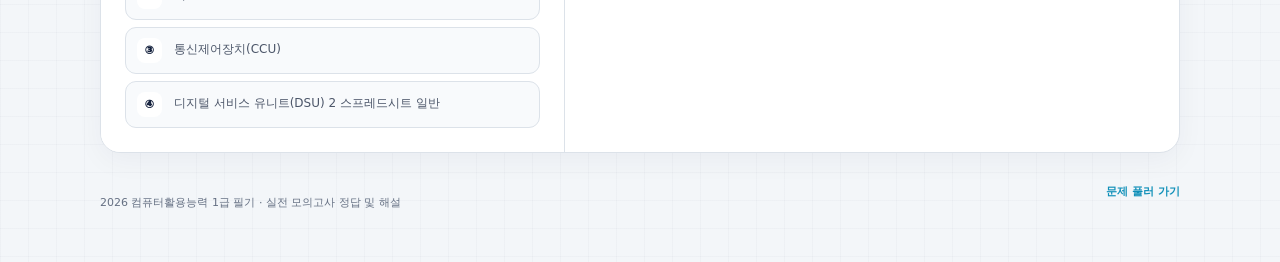
==== commit 75523da3: "Add 2026 practice rounds 6 through 8" ====
--- a/seojang/index.html
+++ b/seojang/index.html
@@ -9,6 +9,7 @@
   <link rel="stylesheet" href="../styles.css">
   <link rel="stylesheet" href="styles.css">
   <script src="../exam-data.js" defer></script>
+  <script src="../exam-data-2026-rounds.js" defer></script>
   <script src="app.js" defer></script>
 </head>
 <body>
--- a/styles.css
+++ b/styles.css
@@ -226,6 +226,9 @@
 .question-count span { color: var(--muted); font-size: 12px; font-weight: 800; }
 .question-topic { padding: 6px 9px; border-radius: 8px; color: var(--blue); background: var(--cyan-soft); font-size: 10px; font-weight: 900; }
 .question-source { margin: 0; padding: 25px 28px 12px; overflow-x: auto; text-align: center; background: #fff; }
+.question-source-images { display: grid; gap: 10px; }
+.source-image-item { display: grid; gap: 7px; }
+.source-image-label { justify-self: start; padding: 5px 9px; border-radius: 7px; color: var(--navy); background: var(--cyan-soft); font-size: 12px; }
 .question-source img { display: block; width: 100%; height: auto; margin: 0 auto; object-fit: contain; }
 .question-source figcaption { margin-top: 10px; color: #8791a2; font-size: 10px; }
 .question-text-source { padding: 42px 34px; background: linear-gradient(180deg, #fff, #fbfdff); }
--- a/seojang/styles.css
+++ b/seojang/styles.css
@@ -69,6 +69,7 @@
 .answer-content { display: grid; grid-template-columns: minmax(0, .86fr) minmax(290px, 1.14fr); }
 .answer-question { padding: 24px; border-right: 1px solid var(--line); background: #fff; }
 .answer-question img { display: block; width: 100%; height: auto; margin: 0 auto; object-fit: contain; }
+.answer-source-images { display: grid; gap: 8px; }
 .source-caption { margin-top: 9px; color: #8791a2; font-size: 10px; text-align: center; }
 .source-caption + .answer-options { margin-top: 14px; }
 .answer-stem { display: flex; gap: 11px; align-items: flex-start; padding: 5px 2px 18px; }
